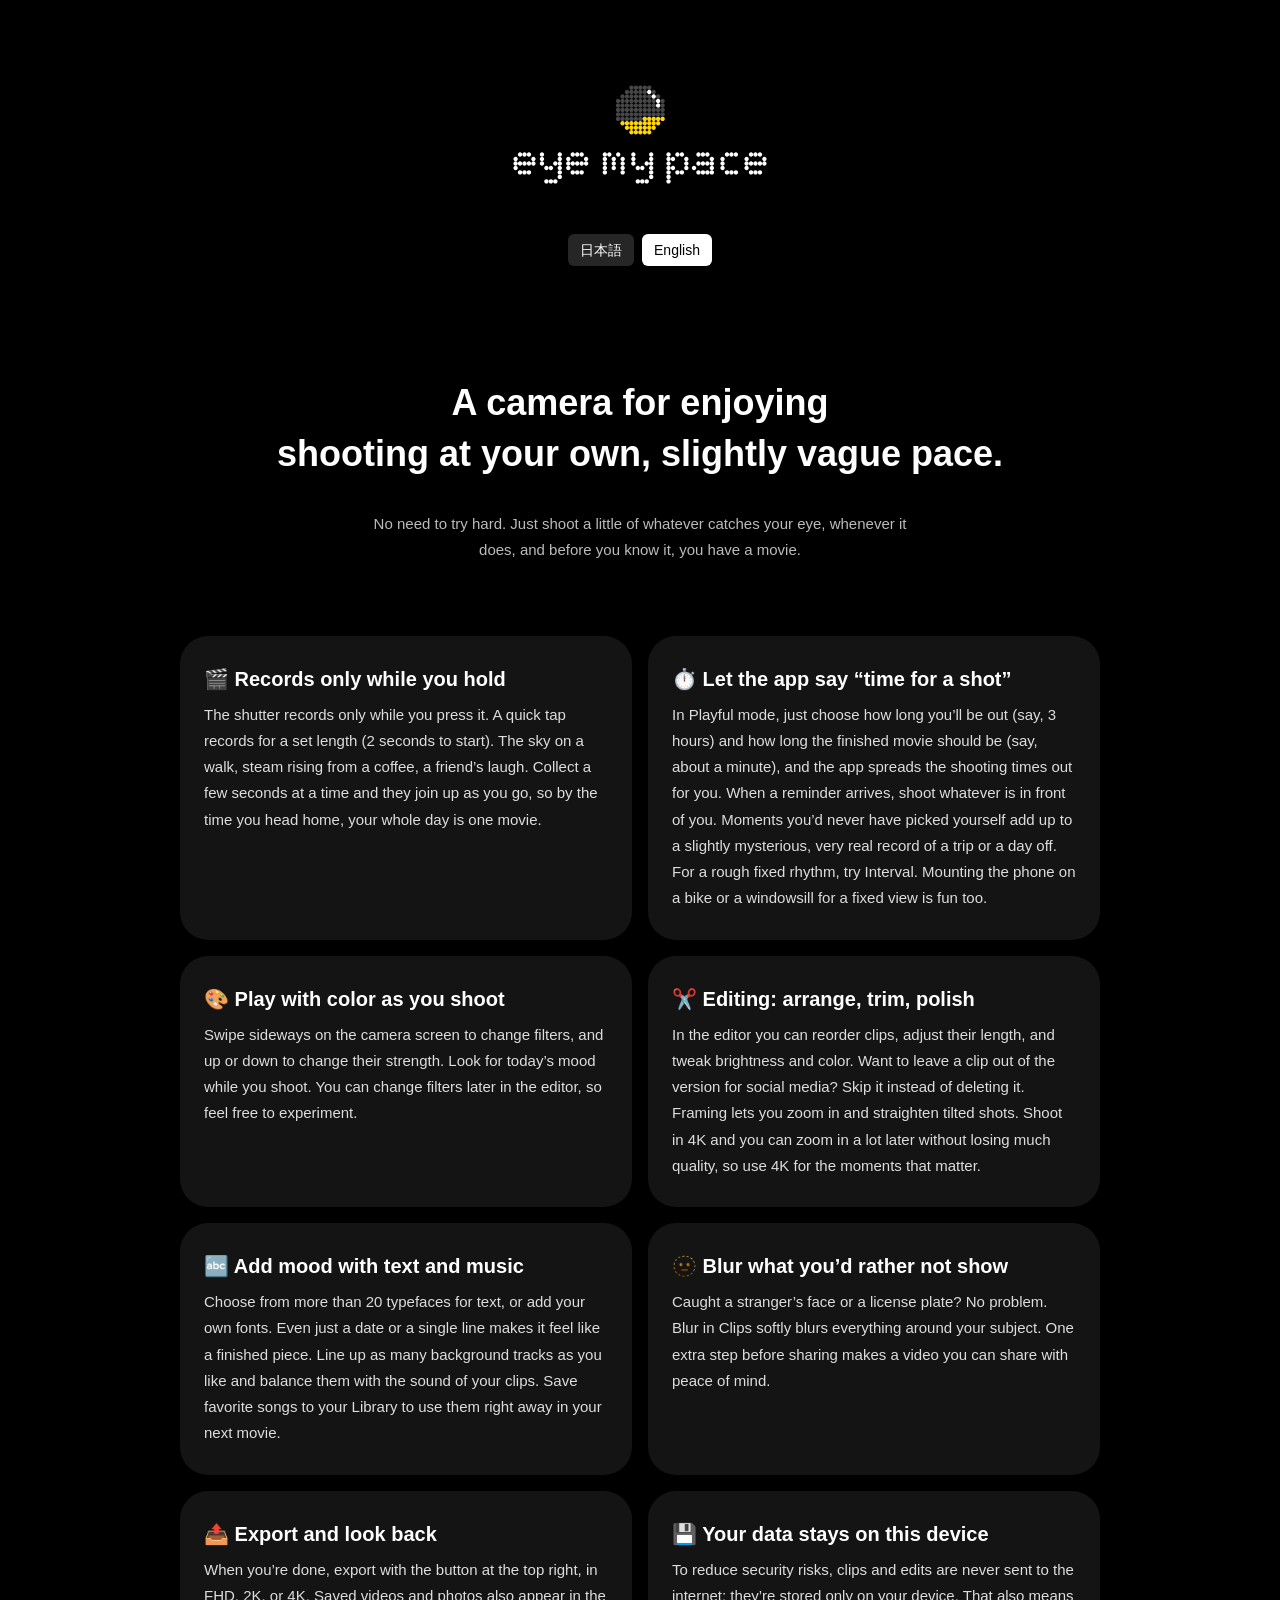
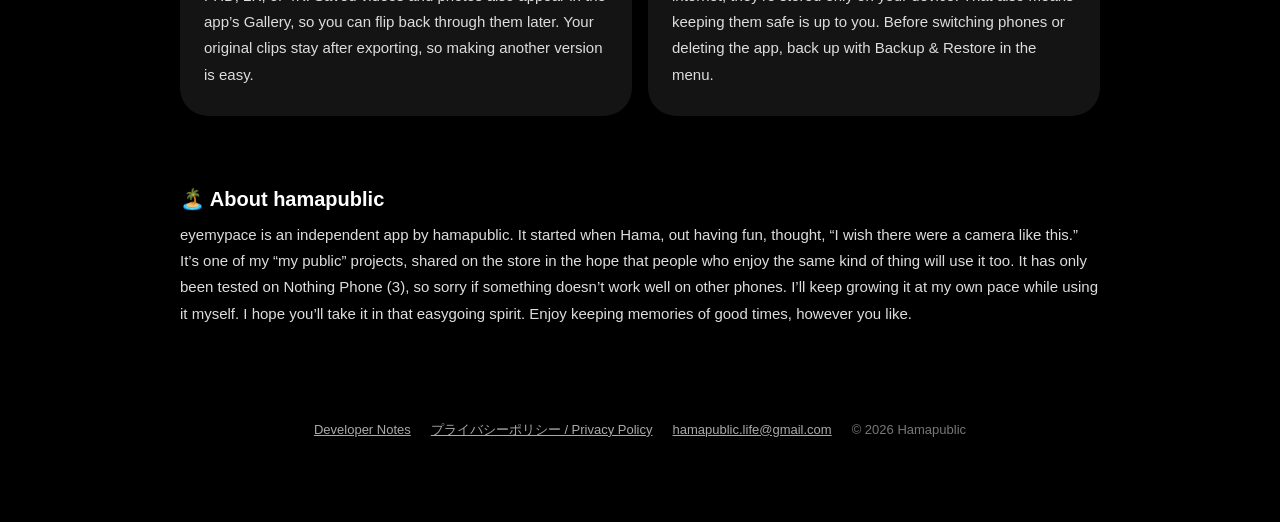
==== eyemypace/index.html @ 6e06db86 "eyemypace の紹介ページ（How to の内容。日本語と英語。PC では2段組）を置く Co-Authored-By: Claude Opus 5.5 <noreply@anthropic.c" ====
<!doctype html>
<html lang="ja">
<head>
<meta charset="utf-8">
<meta name="viewport" content="width=device-width, initial-scale=1">
<title>eyemypace</title>
<meta name="description" content="eyemypace（アイマイペース）は、曖昧なマイペースで撮ることを楽しむカメラ。押している間だけ撮って、撮ったそばから1本のムービーに。 / A camera for shooting at your own, slightly vague pace.">
<link rel="stylesheet" href="../style.css">
<link rel="stylesheet" href="lp.css">
</head>
<body>
<main class="lp">
<header class="hero">
  <img src="images/logo_stacked.svg" alt="eyemypace" class="logo">
  <nav class="lang" aria-label="Language">
    <a href="#ja" data-lang="ja">日本語</a><a href="#en" data-lang="en">English</a>
  </nav>
</header>

<!--
  スクリーンショットを足すときは、各 <article class="feature"> の中の <figure class="shot"> に画像を入れる。例：
  <figure class="shot"><img src="images/shoot.png" alt="撮影画面" loading="lazy"></figure>
  画像は images/ に置く。日本語と英語で同じ画像を使ってよい。
-->

<section id="ja" lang="ja" class="lang-section">
  <p class="tagline">曖昧なマイペースで、<br>撮ることを楽しむカメラ。</p>
  <p class="lead">がんばって構えなくても大丈夫。気になったものを、気になったときに、ちょっとずつ撮るだけで、いつの間にか1本のムービーができあがります。</p>

  <article class="feature">
    <div class="text">
      <h2>🎬 押している間だけ、撮れる</h2>
      <p>シャッターは押している間だけ録画します。ちょんとタップすれば、決めた秒数（はじめは2秒）だけ。散歩の途中の空、湯気の立つコーヒー、友だちの笑い声。数秒ずつ集めていくと、撮ったそばからつながって、帰る頃には一日がまるごと1本になっています。</p>
    </div>
    <figure class="shot"></figure>
  </article>

  <article class="feature">
    <div class="text">
      <h2>⏱️ アプリに「そろそろ撮って」と言ってもらう</h2>
      <p>Playful は、遊ぶ時間（たとえば3時間）と、仕上がりの長さ（たとえば約1分）を決めるだけで、撮るタイミングをアプリが割りふってくれるモードです。通知が来たら、そのとき目の前にあるものを撮るだけ。自分では選ばなかったような何気ない瞬間が集まって、旅行や休日の、ちょっと不思議でリアルな記録になります。だいたいの間隔で撮りたいときは Interval をどうぞ。自転車のハンドルや窓辺に置いて、定点で撮るのも楽しいです。</p>
    </div>
    <figure class="shot"></figure>
  </article>

  <article class="feature">
    <div class="text">
      <h2>🎨 撮りながらでも、色で遊ぶ</h2>
      <p>撮影画面で横にスワイプするとフィルタが切り替わり、上下で濃さが変わります。今日の気分の色を探しながら撮ってみてください。フィルタは、あとから編集画面でも変えられるので、気軽にどうぞ。</p>
    </div>
    <figure class="shot"></figure>
  </article>

  <article class="feature">
    <div class="text">
      <h2>✂️ 編集は、並べて・削って・整えるだけ</h2>
      <p>編集画面では、クリップの並べ替え、長さの調整、明るさや色の調整ができます。「SNS用にこのクリップは含めず書き出そう」というときは、消さずに Skip でそっと外しておけます。Framing を使えば、寄せたり、傾きを直したりも。4K で撮っておくと、あとから大きく寄っても画質が落ちにくいので、気になる場面はぜひ 4K で。</p>
    </div>
    <figure class="shot"></figure>
  </article>

  <article class="feature">
    <div class="text">
      <h2>🔤 文字と音楽で、ムードを足す</h2>
      <p>テキストは、20種類以上の書体から選べて、自分で用意したフォントも追加できます。日付だけ、ひとことだけでも、ぐっと作品っぽくなります。BGM は何曲でも並べられて、クリップの音とのバランスも調整できます。お気に入りの曲は Library に登録しておくと、次の動画でもすぐ使えます。</p>
    </div>
    <figure class="shot"></figure>
  </article>

  <article class="feature">
    <div class="text">
      <h2>🫥 写したくないものは、ぼかしておく</h2>
      <p>知らない人の顔や、車のナンバーが写り込んでしまっても大丈夫。Clips の Blur で、主役のまわりをふんわりぼかせます。シェアする前のひと手間で、安心して共有できる動画になります。</p>
    </div>
    <figure class="shot"></figure>
  </article>

  <article class="feature">
    <div class="text">
      <h2>📤 書き出して、ふり返る</h2>
      <p>できあがったら、右上のボタンで書き出し。大きさは FHD・2K・4K から選べます。保存した動画と写真はアプリの Gallery にも並ぶので、あとからパラパラとふり返るのもおすすめです。書き出したあとも素材のクリップは残っているので、別のバージョンを作るのも気軽にどうぞ。</p>
    </div>
    <figure class="shot"></figure>
  </article>

  <article class="feature">
    <div class="text">
      <h2>💾 データは、この端末の中だけ</h2>
      <p>セキュリティリスクを減らすため、クリップも編集データも、インターネットには送らず、端末の中だけに保存しています。そのぶん、データを守るのは自分の手で。機種変更の前や、アプリを消す前は、メニューの Backup &amp; Restore でバックアップしておいてくださいね。</p>
    </div>
    <figure class="shot"></figure>
  </article>

  <article class="feature about">
    <div class="text">
      <h2>🏝️ hamapublic のこと</h2>
      <p>eyemypace は、hamapublic の個人開発のアプリです。ハマが遊びに出かけたときに「こんなカメラがあったらいいのにな」と思ったものを形にしました。同じような楽しみ方が好きな人と一緒に使えたらうれしいな、という気持ちでストアに置いている「マイパブリック」な活動のひとつです。動作の確認は Nothing Phone (3) だけでしているので、ほかの機種でうまく動かないところがあったら、ごめんなさい。開発は、自分で使いながらマイペースに育てていきます。そんなゆるいスタンスも含めて、受け取ってもらえたらうれしいです。楽しいひとときの思い出を、どうぞ気ままに残してください。</p>
    </div>
  </article>
</section>

<section id="en" lang="en" class="lang-section">
  <p class="tagline">A camera for enjoying<br>shooting at your own, slightly vague pace.</p>
  <p class="lead">No need to try hard. Just shoot a little of whatever catches your eye, whenever it does, and before you know it, you have a movie.</p>

  <article class="feature">
    <div class="text">
      <h2>🎬 Records only while you hold</h2>
      <p>The shutter records only while you press it. A quick tap records for a set length (2 seconds to start). The sky on a walk, steam rising from a coffee, a friend’s laugh. Collect a few seconds at a time and they join up as you go, so by the time you head home, your whole day is one movie.</p>
    </div>
    <figure class="shot"></figure>
  </article>

  <article class="feature">
    <div class="text">
      <h2>⏱️ Let the app say “time for a shot”</h2>
      <p>In Playful mode, just choose how long you’ll be out (say, 3 hours) and how long the finished movie should be (say, about a minute), and the app spreads the shooting times out for you. When a reminder arrives, shoot whatever is in front of you. Moments you’d never have picked yourself add up to a slightly mysterious, very real record of a trip or a day off. For a rough fixed rhythm, try Interval. Mounting the phone on a bike or a windowsill for a fixed view is fun too.</p>
    </div>
    <figure class="shot"></figure>
  </article>

  <article class="feature">
    <div class="text">
      <h2>🎨 Play with color as you shoot</h2>
      <p>Swipe sideways on the camera screen to change filters, and up or down to change their strength. Look for today’s mood while you shoot. You can change filters later in the editor, so feel free to experiment.</p>
    </div>
    <figure class="shot"></figure>
  </article>

  <article class="feature">
    <div class="text">
      <h2>✂️ Editing: arrange, trim, polish</h2>
      <p>In the editor you can reorder clips, adjust their length, and tweak brightness and color. Want to leave a clip out of the version for social media? Skip it instead of deleting it. Framing lets you zoom in and straighten tilted shots. Shoot in 4K and you can zoom in a lot later without losing much quality, so use 4K for the moments that matter.</p>
    </div>
    <figure class="shot"></figure>
  </article>

  <article class="feature">
    <div class="text">
      <h2>🔤 Add mood with text and music</h2>
      <p>Choose from more than 20 typefaces for text, or add your own fonts. Even just a date or a single line makes it feel like a finished piece. Line up as many background tracks as you like and balance them with the sound of your clips. Save favorite songs to your Library to use them right away in your next movie.</p>
    </div>
    <figure class="shot"></figure>
  </article>

  <article class="feature">
    <div class="text">
      <h2>🫥 Blur what you’d rather not show</h2>
      <p>Caught a stranger’s face or a license plate? No problem. Blur in Clips softly blurs everything around your subject. One extra step before sharing makes a video you can share with peace of mind.</p>
    </div>
    <figure class="shot"></figure>
  </article>

  <article class="feature">
    <div class="text">
      <h2>📤 Export and look back</h2>
      <p>When you’re done, export with the button at the top right, in FHD, 2K, or 4K. Saved videos and photos also appear in the app’s Gallery, so you can flip back through them later. Your original clips stay after exporting, so making another version is easy.</p>
    </div>
    <figure class="shot"></figure>
  </article>

  <article class="feature">
    <div class="text">
      <h2>💾 Your data stays on this device</h2>
      <p>To reduce security risks, clips and edits are never sent to the internet; they’re stored only on your device. That also means keeping them safe is up to you. Before switching phones or deleting the app, back up with Backup &amp; Restore in the menu.</p>
    </div>
    <figure class="shot"></figure>
  </article>

  <article class="feature about">
    <div class="text">
      <h2>🏝️ About hamapublic</h2>
      <p>eyemypace is an independent app by hamapublic. It started when Hama, out having fun, thought, “I wish there were a camera like this.” It’s one of my “my public” projects, shared on the store in the hope that people who enjoy the same kind of thing will use it too. It has only been tested on Nothing Phone (3), so sorry if something doesn’t work well on other phones. I’ll keep growing it at my own pace while using it myself. I hope you’ll take it in that easygoing spirit. Enjoy keeping memories of good times, however you like.</p>
    </div>
  </article>
</section>

<footer class="lp-footer">
  <a href="notes/">Developer Notes</a>
  <a href="privacy-policy/">プライバシーポリシー / Privacy Policy</a>
  <a href="mailto:hamapublic.life@gmail.com">hamapublic.life@gmail.com</a>
  <span>© 2026 Hamapublic</span>
</footer>
</main>
<script>
  // 言語の切り替え：はじめはブラウザの言語（日本語以外は英語）。#ja・#en で開いたらそちら
  (function () {
    var sections = document.querySelectorAll('.lang-section');
    var links = document.querySelectorAll('.lang a');
    function show(lang) {
      sections.forEach(function (s) { s.hidden = s.id !== lang; });
      links.forEach(function (a) { a.classList.toggle('on', a.dataset.lang === lang); });
      document.documentElement.lang = lang;
    }
    links.forEach(function (a) {
      a.addEventListener('click', function (e) { e.preventDefault(); show(a.dataset.lang); history.replaceState(null, '', '#' + a.dataset.lang); });
    });
    var hash = location.hash.replace('#', '');
    show(hash === 'ja' || hash === 'en' ? hash : ((navigator.language || 'ja').indexOf('ja') === 0 ? 'ja' : 'en'));
  })();
</script>
</body>
</html>
---- style.css ----
:root { color-scheme: dark; }
* { box-sizing: border-box; }
body {
  margin: 0;
  background: #000;
  color: #fff;
  font-family: -apple-system, BlinkMacSystemFont, "Segoe UI", Roboto, "Hiragino Sans", "Noto Sans JP", sans-serif;
  line-height: 1.75;
  -webkit-text-size-adjust: 100%;
}
main { max-width: 720px; margin: 0 auto; padding: 48px 20px 80px; }
header p { margin: 0; color: #999; font-size: 14px; letter-spacing: .04em; }
h1 { font-size: 28px; line-height: 1.3; margin: 8px 0 4px; }
h2 { font-size: 19px; margin: 40px 0 8px; }
h3 { font-size: 16px; margin: 24px 0 4px; }
p, li { font-size: 15px; color: #ddd; }
ul { padding-left: 1.2em; }
.meta { color: #888; font-size: 13px; }
.lang { display: flex; gap: 8px; margin: 20px 0 8px; }
.lang a { color: #fff; background: #262626; border-radius: 6px; padding: 4px 12px; font-size: 14px; text-decoration: none; }
section + section { margin-top: 64px; padding-top: 8px; }
.card { background: #1a1a1a; border-radius: 16px; padding: 4px 20px 12px; margin-top: 16px; }
a { color: #FFD60A; }
footer { margin-top: 64px; color: #777; font-size: 13px; }
---- eyemypace/lp.css ----
/* eyemypace の紹介ページ（共通の style.css に重ねる） */
.lp { max-width: 960px; }
.hero { text-align: center; padding-top: 24px; }
.hero .logo { width: min(280px, 70vw); height: auto; }
.hero .lang { justify-content: center; margin-top: 28px; }
.lang a.on { background: #fff; color: #000; }
.tagline { font-size: clamp(24px, 5vw, 36px); font-weight: 700; line-height: 1.4; text-align: center; color: #fff; margin: 40px 0 16px; }
.lead { text-align: center; max-width: 560px; margin: 0 auto 56px; color: #bbb; }
.feature { display: grid; grid-template-columns: 1fr; gap: 20px; align-items: center; background: #141414; border-radius: 28px; padding: 28px 24px; margin: 16px 0; }
.feature h2 { margin: 0 0 8px; font-size: 20px; line-height: 1.5; }
.feature p { margin: 0; }
/* スクリーンショット：入れたときだけ場所をとる */
.shot { margin: 0; }
.shot:empty { display: none; }
.shot img { display: block; width: 100%; max-width: 320px; height: auto; margin: 0 auto; border-radius: 20px; }
/* PC など広い画面：機能紹介を2段組にして、縦に長くなりすぎないようにする（画像はカードの中で文章の下） */
@media (min-width: 760px) {
  .lang-section { display: grid; grid-template-columns: 1fr 1fr; gap: 16px; align-items: stretch; }
  .lang-section[hidden] { display: none; }
  .lang-section > .tagline, .lang-section > .lead, .lang-section > .about { grid-column: 1 / -1; }
  .lang-section > .feature { margin: 0; align-content: start; }
  .lang-section > .about { margin-top: 24px; }
}
.about { background: transparent; padding-left: 0; padding-right: 0; }
.lp-footer { display: flex; flex-wrap: wrap; gap: 8px 20px; justify-content: center; margin-top: 64px; }
.lp-footer a { color: #aaa; }
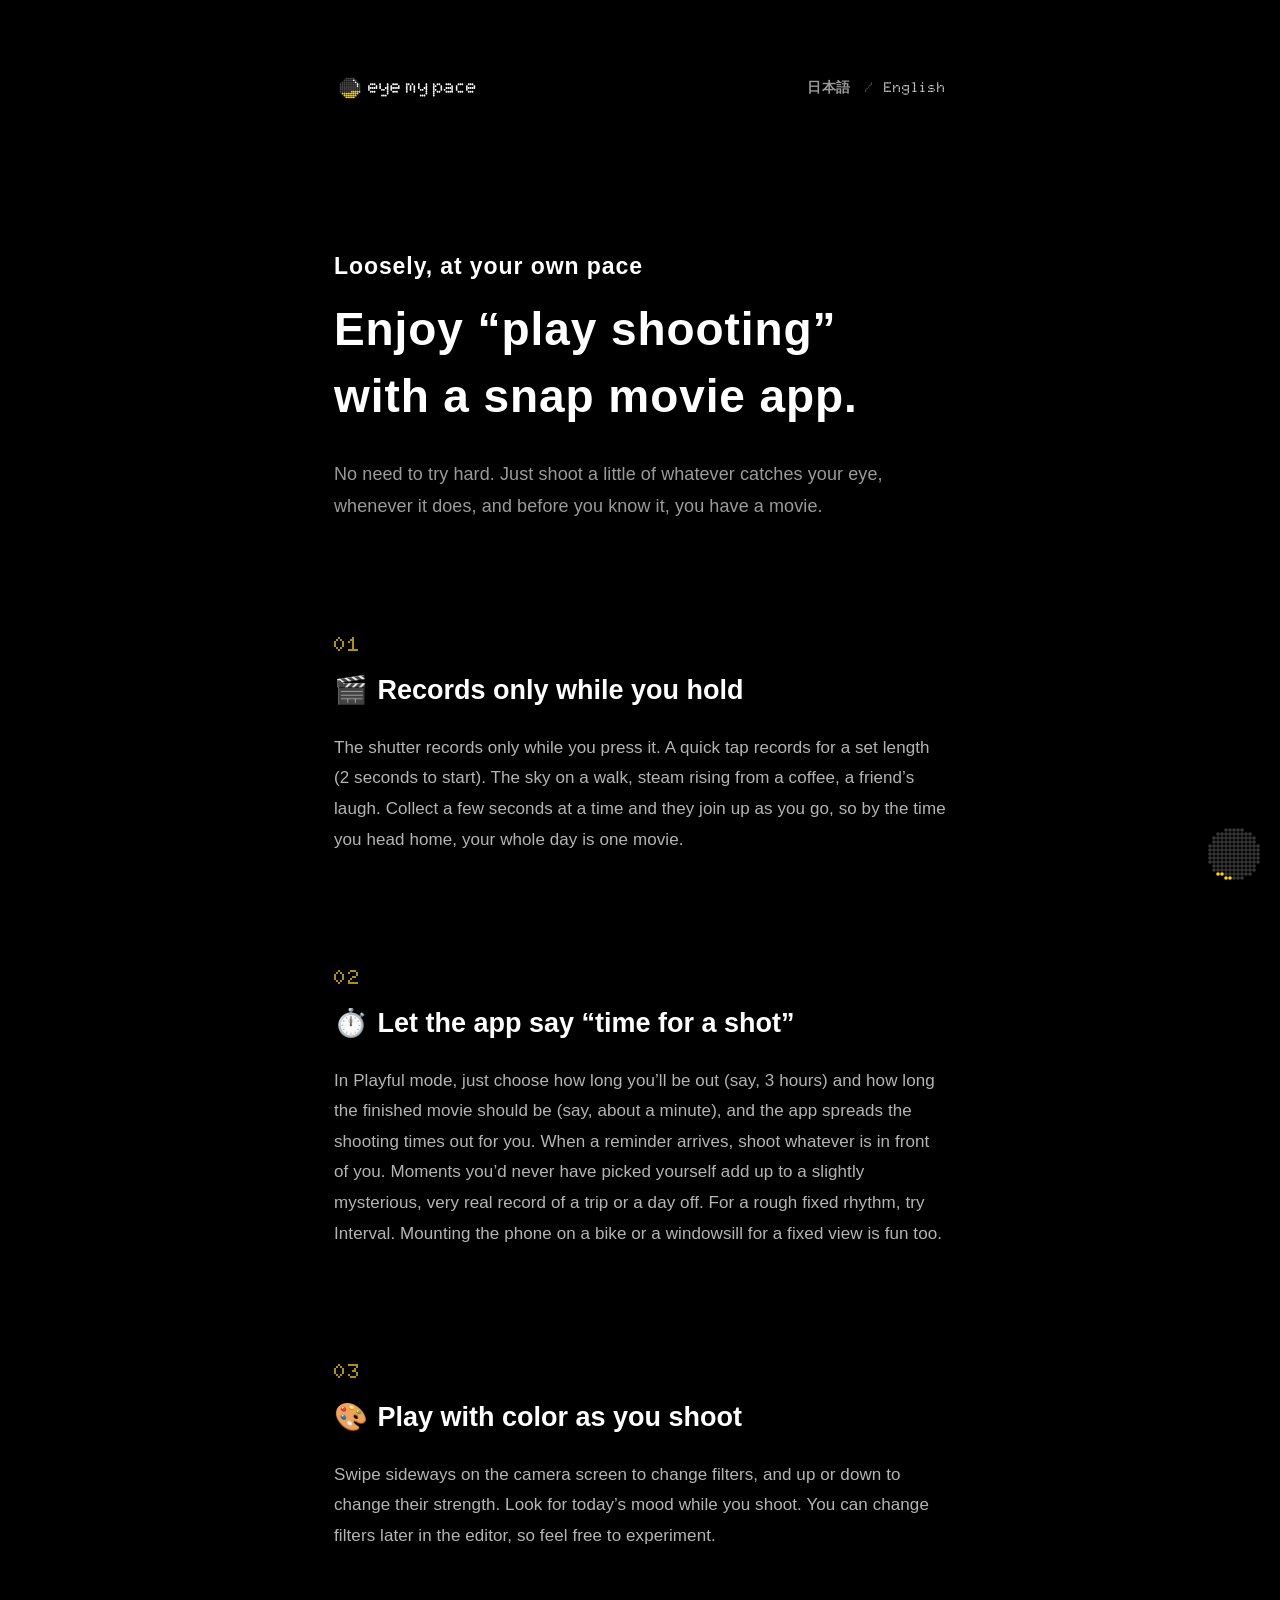
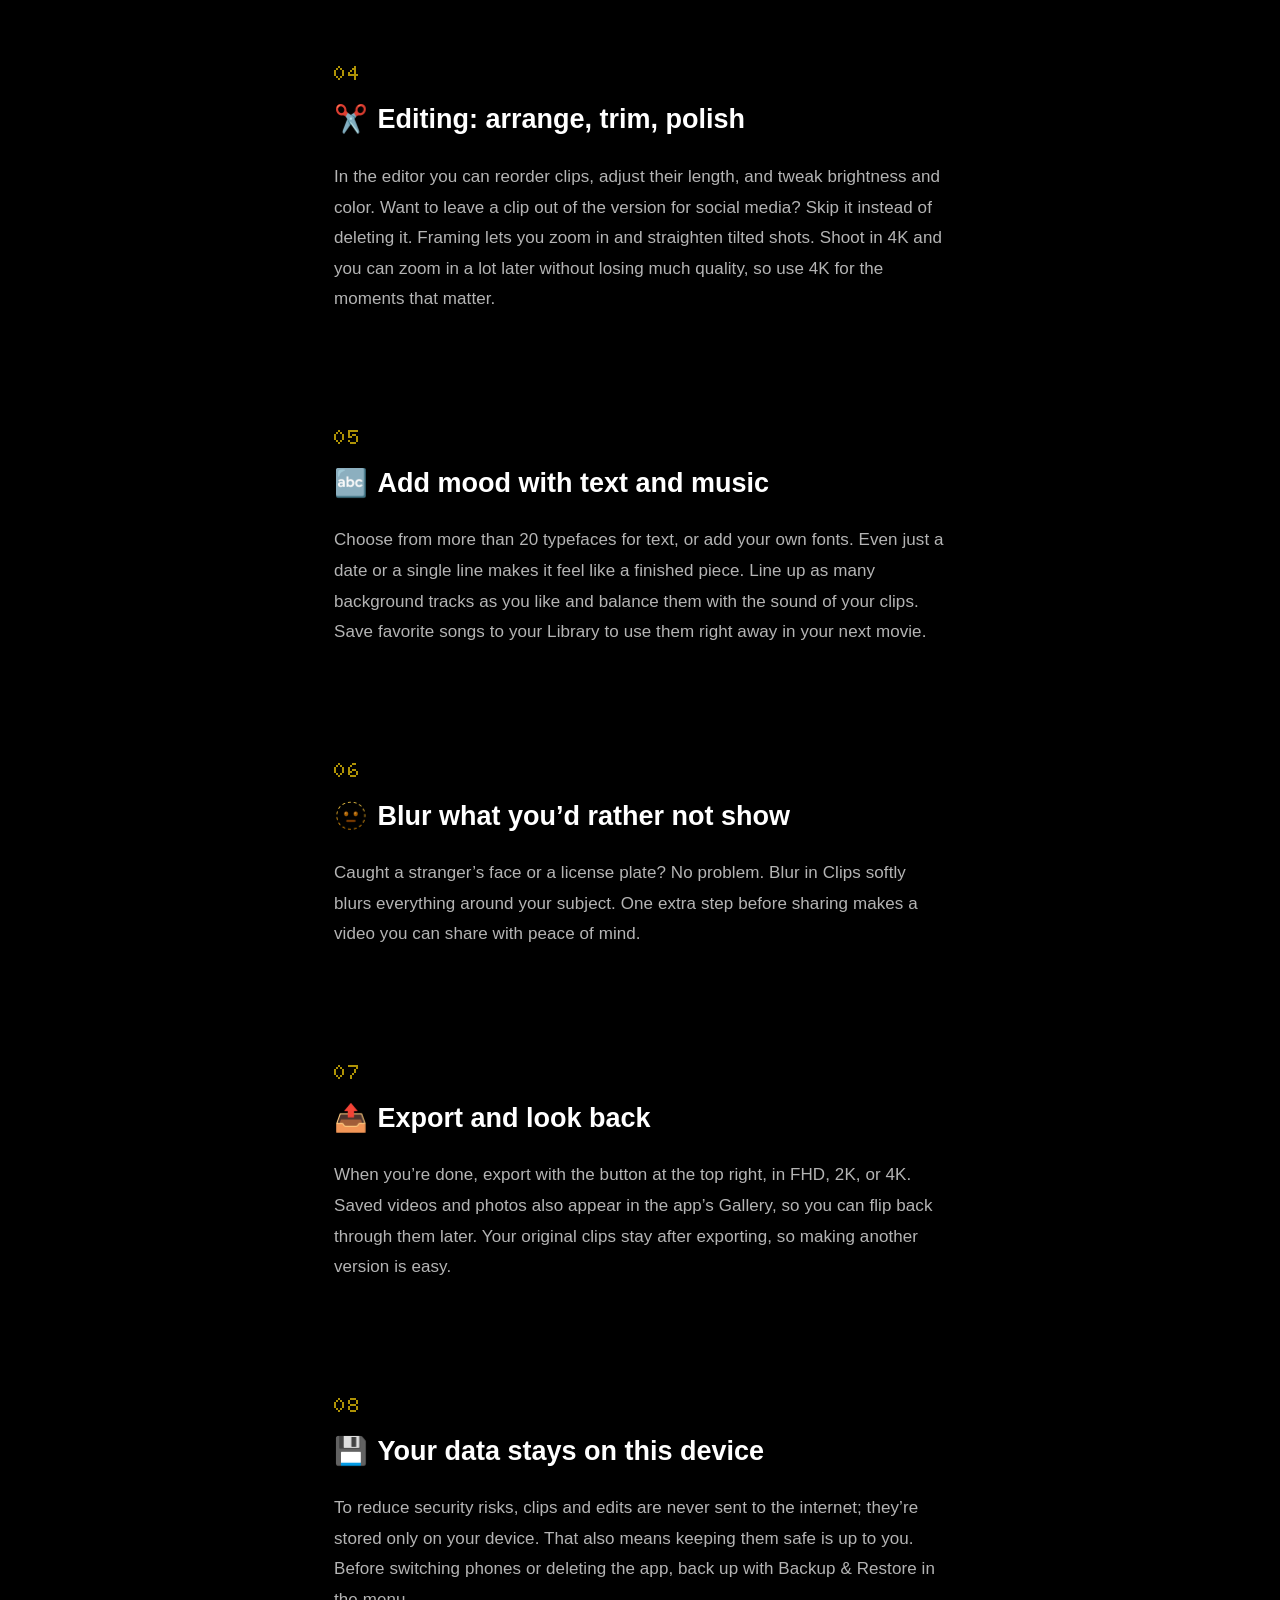
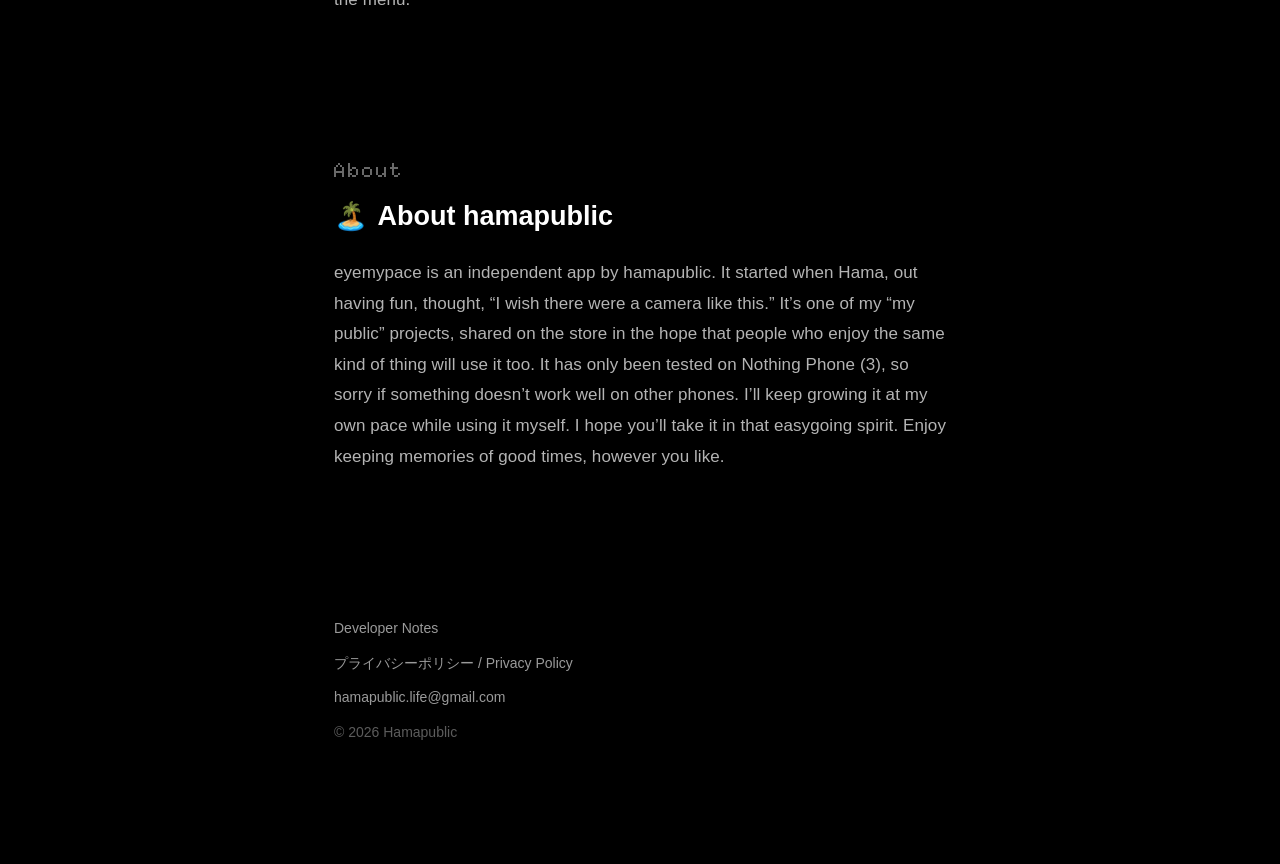
==== commit 3b25926b: "eyemypace の紹介ページを1カラムの読みもの風に組み直す（横組みのロゴ、キャッチコピー、Doto の番号、右下の満ちていく丸） Co-Authored-By: Claude Opus 5.5 " ====
--- a/eyemypace/index.html
+++ b/eyemypace/index.html
@@ -4,14 +4,14 @@
 <meta charset="utf-8">
 <meta name="viewport" content="width=device-width, initial-scale=1">
 <title>eyemypace</title>
-<meta name="description" content="eyemypace（アイマイペース）は、曖昧なマイペースで撮ることを楽しむカメラ。押している間だけ撮って、撮ったそばから1本のムービーに。 / A camera for shooting at your own, slightly vague pace.">
+<meta name="description" content="eyemypace（アイマイペース）は、アイマイに、マイペースに“遊び撮り”を楽しむスナップムービーアプリ。 / Loosely, at your own pace — enjoy “play shooting” with a snap movie app.">
 <link rel="stylesheet" href="../style.css">
 <link rel="stylesheet" href="lp.css">
 </head>
 <body>
 <main class="lp">
 <header class="hero">
-  <img src="images/logo_stacked.svg" alt="eyemypace" class="logo">
+  <img src="images/logo_horizontal.svg" alt="eyemypace" class="logo">
   <nav class="lang" aria-label="Language">
     <a href="#ja" data-lang="ja">日本語</a><a href="#en" data-lang="en">English</a>
   </nav>
@@ -24,88 +24,125 @@
 -->
 
 <section id="ja" lang="ja" class="lang-section">
-  <p class="tagline">曖昧なマイペースで、<br>撮ることを楽しむカメラ。</p>
-  <p class="lead">がんばって構えなくても大丈夫。気になったものを、気になったときに、ちょっとずつ撮るだけで、いつの間にか1本のムービーができあがります。</p>
-
-  <article class="feature">
-    <div class="text">
-      <h2>🎬 押している間だけ、撮れる</h2>
-      <p>シャッターは押している間だけ録画します。ちょんとタップすれば、決めた秒数（はじめは2秒）だけ。散歩の途中の空、湯気の立つコーヒー、友だちの笑い声。数秒ずつ集めていくと、撮ったそばからつながって、帰る頃には一日がまるごと1本になっています。</p>
-    </div>
-    <figure class="shot"></figure>
-  </article>
-
-  <article class="feature">
-    <div class="text">
-      <h2>⏱️ アプリに「そろそろ撮って」と言ってもらう</h2>
-      <p>Playful は、遊ぶ時間（たとえば3時間）と、仕上がりの長さ（たとえば約1分）を決めるだけで、撮るタイミングをアプリが割りふってくれるモードです。通知が来たら、そのとき目の前にあるものを撮るだけ。自分では選ばなかったような何気ない瞬間が集まって、旅行や休日の、ちょっと不思議でリアルな記録になります。だいたいの間隔で撮りたいときは Interval をどうぞ。自転車のハンドルや窓辺に置いて、定点で撮るのも楽しいです。</p>
-    </div>
-    <figure class="shot"></figure>
-  </article>
-
-  <article class="feature">
-    <div class="text">
-      <h2>🎨 撮りながらでも、色で遊ぶ</h2>
-      <p>撮影画面で横にスワイプするとフィルタが切り替わり、上下で濃さが変わります。今日の気分の色を探しながら撮ってみてください。フィルタは、あとから編集画面でも変えられるので、気軽にどうぞ。</p>
-    </div>
-    <figure class="shot"></figure>
-  </article>
-
-  <article class="feature">
-    <div class="text">
-      <h2>✂️ 編集は、並べて・削って・整えるだけ</h2>
-      <p>編集画面では、クリップの並べ替え、長さの調整、明るさや色の調整ができます。「SNS用にこのクリップは含めず書き出そう」というときは、消さずに Skip でそっと外しておけます。Framing を使えば、寄せたり、傾きを直したりも。4K で撮っておくと、あとから大きく寄っても画質が落ちにくいので、気になる場面はぜひ 4K で。</p>
-    </div>
-    <figure class="shot"></figure>
-  </article>
-
-  <article class="feature">
-    <div class="text">
-      <h2>🔤 文字と音楽で、ムードを足す</h2>
-      <p>テキストは、20種類以上の書体から選べて、自分で用意したフォントも追加できます。日付だけ、ひとことだけでも、ぐっと作品っぽくなります。BGM は何曲でも並べられて、クリップの音とのバランスも調整できます。お気に入りの曲は Library に登録しておくと、次の動画でもすぐ使えます。</p>
-    </div>
-    <figure class="shot"></figure>
-  </article>
-
-  <article class="feature">
-    <div class="text">
-      <h2>🫥 写したくないものは、ぼかしておく</h2>
-      <p>知らない人の顔や、車のナンバーが写り込んでしまっても大丈夫。Clips の Blur で、主役のまわりをふんわりぼかせます。シェアする前のひと手間で、安心して共有できる動画になります。</p>
-    </div>
-    <figure class="shot"></figure>
-  </article>
-
-  <article class="feature">
-    <div class="text">
-      <h2>📤 書き出して、ふり返る</h2>
-      <p>できあがったら、右上のボタンで書き出し。大きさは FHD・2K・4K から選べます。保存した動画と写真はアプリの Gallery にも並ぶので、あとからパラパラとふり返るのもおすすめです。書き出したあとも素材のクリップは残っているので、別のバージョンを作るのも気軽にどうぞ。</p>
-    </div>
-    <figure class="shot"></figure>
-  </article>
-
-  <article class="feature">
-    <div class="text">
-      <h2>💾 データは、この端末の中だけ</h2>
-      <p>セキュリティリスクを減らすため、クリップも編集データも、インターネットには送らず、端末の中だけに保存しています。そのぶん、データを守るのは自分の手で。機種変更の前や、アプリを消す前は、メニューの Backup &amp; Restore でバックアップしておいてくださいね。</p>
+  <p class="tagline"><span class="pre">アイマイに、マイペースに</span>“遊び撮り”を楽しむ<br>スナップムービーアプリ</p>
+  <p class="lead">がんばって構えなくても大丈夫。<br>気になったものを、気になったときに、ちょっとずつ撮るだけで、いつの間にか1本のムービーができあがります。</p>
+
+  <article class="feature">
+    <div class="text">
+      <p class="num">01</p>
+      <h2><span class="emoji" aria-hidden="true">🎬</span>押している間だけ、撮れる</h2>
+      <p>シャッターは押している間だけ録画します。<br>
+        ちょんとタップすれば、決めた秒数（はじめは2秒）だけ。<br>
+        散歩の途中の空、湯気の立つコーヒー、友だちの笑い声。<br>
+        数秒ずつ集めていくと、撮ったそばからつながって、帰る頃には一日がまるごと1本になっています。</p>
+    </div>
+    <figure class="shot"></figure>
+  </article>
+
+  <article class="feature">
+    <div class="text">
+      <p class="num">02</p>
+      <h2><span class="emoji" aria-hidden="true">⏱️</span>アプリに「そろそろ撮って」と言ってもらう</h2>
+      <p>Playful は、遊ぶ時間（たとえば3時間）と、仕上がりの長さ（たとえば約1分）を決めるだけで、撮るタイミングをアプリが割りふってくれるモードです。<br>
+        通知が来たら、そのとき目の前にあるものを撮るだけ。<br>
+        自分では選ばなかったような何気ない瞬間が集まって、旅行や休日の、ちょっと不思議でリアルな記録になります。<br>
+        だいたいの間隔で撮りたいときは Interval をどうぞ。<br>
+        自転車のハンドルや窓辺に置いて、定点で撮るのも楽しいです。</p>
+    </div>
+    <figure class="shot"></figure>
+  </article>
+
+  <article class="feature">
+    <div class="text">
+      <p class="num">03</p>
+      <h2><span class="emoji" aria-hidden="true">🎨</span>撮りながらでも、色で遊ぶ</h2>
+      <p>撮影画面で横にスワイプするとフィルタが切り替わり、上下で濃さが変わります。<br>
+        今日の気分の色を探しながら撮ってみてください。<br>
+        フィルタは、あとから編集画面でも変えられるので、気軽にどうぞ。</p>
+    </div>
+    <figure class="shot"></figure>
+  </article>
+
+  <article class="feature">
+    <div class="text">
+      <p class="num">04</p>
+      <h2><span class="emoji" aria-hidden="true">✂️</span>編集は、並べて・削って・整えるだけ</h2>
+      <p>編集画面では、クリップの並べ替え、長さの調整、明るさや色の調整ができます。<br>
+        「SNS用にこのクリップは含めず書き出そう」というときは、消さずに Skip でそっと外しておけます。<br>
+        Framing を使えば、寄せたり、傾きを直したりも。<br>
+        4K で撮っておくと、あとから大きく寄っても画質が落ちにくいので、気になる場面はぜひ 4K で。</p>
+    </div>
+    <figure class="shot"></figure>
+  </article>
+
+  <article class="feature">
+    <div class="text">
+      <p class="num">05</p>
+      <h2><span class="emoji" aria-hidden="true">🔤</span>文字と音楽で、ムードを足す</h2>
+      <p>テキストは、20種類以上の書体から選べて、自分で用意したフォントも追加できます。<br>
+        日付だけ、ひとことだけでも、ぐっと作品っぽくなります。<br>
+        BGM は何曲でも並べられて、クリップの音とのバランスも調整できます。<br>
+        お気に入りの曲は Library に登録しておくと、次の動画でもすぐ使えます。</p>
+    </div>
+    <figure class="shot"></figure>
+  </article>
+
+  <article class="feature">
+    <div class="text">
+      <p class="num">06</p>
+      <h2><span class="emoji" aria-hidden="true">🫥</span>写したくないものは、ぼかしておく</h2>
+      <p>知らない人の顔や、車のナンバーが写り込んでしまっても大丈夫。<br>
+        Clips の Blur で、主役のまわりをふんわりぼかせます。<br>
+        シェアする前のひと手間で、安心して共有できる動画になります。</p>
+    </div>
+    <figure class="shot"></figure>
+  </article>
+
+  <article class="feature">
+    <div class="text">
+      <p class="num">07</p>
+      <h2><span class="emoji" aria-hidden="true">📤</span>書き出して、ふり返る</h2>
+      <p>できあがったら、右上のボタンで書き出し。<br>
+        大きさは FHD・2K・4K から選べます。<br>
+        保存した動画と写真はアプリの Gallery にも並ぶので、あとからパラパラとふり返るのもおすすめです。<br>
+        書き出したあとも素材のクリップは残っているので、別のバージョンを作るのも気軽にどうぞ。</p>
+    </div>
+    <figure class="shot"></figure>
+  </article>
+
+  <article class="feature">
+    <div class="text">
+      <p class="num">08</p>
+      <h2><span class="emoji" aria-hidden="true">💾</span>データは、この端末の中だけ</h2>
+      <p>セキュリティリスクを減らすため、クリップも編集データも、インターネットには送らず、端末の中だけに保存しています。<br>
+        そのぶん、データを守るのは自分の手で。機種変更の前や、アプリを消す前は、メニューの Backup &amp; Restore でバックアップしておいてくださいね。</p>
     </div>
     <figure class="shot"></figure>
   </article>
 
   <article class="feature about">
     <div class="text">
-      <h2>🏝️ hamapublic のこと</h2>
-      <p>eyemypace は、hamapublic の個人開発のアプリです。ハマが遊びに出かけたときに「こんなカメラがあったらいいのにな」と思ったものを形にしました。同じような楽しみ方が好きな人と一緒に使えたらうれしいな、という気持ちでストアに置いている「マイパブリック」な活動のひとつです。動作の確認は Nothing Phone (3) だけでしているので、ほかの機種でうまく動かないところがあったら、ごめんなさい。開発は、自分で使いながらマイペースに育てていきます。そんなゆるいスタンスも含めて、受け取ってもらえたらうれしいです。楽しいひとときの思い出を、どうぞ気ままに残してください。</p>
+      <p class="num">About</p>
+      <h2><span class="emoji" aria-hidden="true">🏝️</span>hamapublic のこと</h2>
+      <p>eyemypace は、hamapublic の個人開発のアプリです。<br>
+        ハマが遊びに出かけたときに「こんなカメラがあったらいいのにな」と思ったものを形にしました。<br>
+        同じような楽しみ方が好きな人と一緒に使えたらうれしいな、という気持ちでストアに置いている「マイパブリック」な活動のひとつです。<br>
+        動作の確認は Nothing Phone (3) だけでしているので、ほかの機種でうまく動かないところがあったら、ごめんなさい。<br>
+        開発は、自分で使いながらマイペースに育てていきます。<br>
+        そんなゆるいスタンスも含めて、受け取ってもらえたらうれしいです。<br>
+        楽しいひとときの思い出を、どうぞ気ままに残してください。</p>
     </div>
   </article>
 </section>
 
 <section id="en" lang="en" class="lang-section">
-  <p class="tagline">A camera for enjoying<br>shooting at your own, slightly vague pace.</p>
+  <p class="tagline"><span class="pre">Loosely, at your own pace</span>Enjoy “play shooting”<br>with a snap movie app.</p>
   <p class="lead">No need to try hard. Just shoot a little of whatever catches your eye, whenever it does, and before you know it, you have a movie.</p>
 
   <article class="feature">
     <div class="text">
-      <h2>🎬 Records only while you hold</h2>
+      <p class="num">01</p>
+      <h2><span class="emoji" aria-hidden="true">🎬</span>Records only while you hold</h2>
       <p>The shutter records only while you press it. A quick tap records for a set length (2 seconds to start). The sky on a walk, steam rising from a coffee, a friend’s laugh. Collect a few seconds at a time and they join up as you go, so by the time you head home, your whole day is one movie.</p>
     </div>
     <figure class="shot"></figure>
@@ -113,7 +150,8 @@
 
   <article class="feature">
     <div class="text">
-      <h2>⏱️ Let the app say “time for a shot”</h2>
+      <p class="num">02</p>
+      <h2><span class="emoji" aria-hidden="true">⏱️</span>Let the app say “time for a shot”</h2>
       <p>In Playful mode, just choose how long you’ll be out (say, 3 hours) and how long the finished movie should be (say, about a minute), and the app spreads the shooting times out for you. When a reminder arrives, shoot whatever is in front of you. Moments you’d never have picked yourself add up to a slightly mysterious, very real record of a trip or a day off. For a rough fixed rhythm, try Interval. Mounting the phone on a bike or a windowsill for a fixed view is fun too.</p>
     </div>
     <figure class="shot"></figure>
@@ -121,7 +159,8 @@
 
   <article class="feature">
     <div class="text">
-      <h2>🎨 Play with color as you shoot</h2>
+      <p class="num">03</p>
+      <h2><span class="emoji" aria-hidden="true">🎨</span>Play with color as you shoot</h2>
       <p>Swipe sideways on the camera screen to change filters, and up or down to change their strength. Look for today’s mood while you shoot. You can change filters later in the editor, so feel free to experiment.</p>
     </div>
     <figure class="shot"></figure>
@@ -129,7 +168,8 @@
 
   <article class="feature">
     <div class="text">
-      <h2>✂️ Editing: arrange, trim, polish</h2>
+      <p class="num">04</p>
+      <h2><span class="emoji" aria-hidden="true">✂️</span>Editing: arrange, trim, polish</h2>
       <p>In the editor you can reorder clips, adjust their length, and tweak brightness and color. Want to leave a clip out of the version for social media? Skip it instead of deleting it. Framing lets you zoom in and straighten tilted shots. Shoot in 4K and you can zoom in a lot later without losing much quality, so use 4K for the moments that matter.</p>
     </div>
     <figure class="shot"></figure>
@@ -137,7 +177,8 @@
 
   <article class="feature">
     <div class="text">
-      <h2>🔤 Add mood with text and music</h2>
+      <p class="num">05</p>
+      <h2><span class="emoji" aria-hidden="true">🔤</span>Add mood with text and music</h2>
       <p>Choose from more than 20 typefaces for text, or add your own fonts. Even just a date or a single line makes it feel like a finished piece. Line up as many background tracks as you like and balance them with the sound of your clips. Save favorite songs to your Library to use them right away in your next movie.</p>
     </div>
     <figure class="shot"></figure>
@@ -145,7 +186,8 @@
 
   <article class="feature">
     <div class="text">
-      <h2>🫥 Blur what you’d rather not show</h2>
+      <p class="num">06</p>
+      <h2><span class="emoji" aria-hidden="true">🫥</span>Blur what you’d rather not show</h2>
       <p>Caught a stranger’s face or a license plate? No problem. Blur in Clips softly blurs everything around your subject. One extra step before sharing makes a video you can share with peace of mind.</p>
     </div>
     <figure class="shot"></figure>
@@ -153,7 +195,8 @@
 
   <article class="feature">
     <div class="text">
-      <h2>📤 Export and look back</h2>
+      <p class="num">07</p>
+      <h2><span class="emoji" aria-hidden="true">📤</span>Export and look back</h2>
       <p>When you’re done, export with the button at the top right, in FHD, 2K, or 4K. Saved videos and photos also appear in the app’s Gallery, so you can flip back through them later. Your original clips stay after exporting, so making another version is easy.</p>
     </div>
     <figure class="shot"></figure>
@@ -161,7 +204,8 @@
 
   <article class="feature">
     <div class="text">
-      <h2>💾 Your data stays on this device</h2>
+      <p class="num">08</p>
+      <h2><span class="emoji" aria-hidden="true">💾</span>Your data stays on this device</h2>
       <p>To reduce security risks, clips and edits are never sent to the internet; they’re stored only on your device. That also means keeping them safe is up to you. Before switching phones or deleting the app, back up with Backup &amp; Restore in the menu.</p>
     </div>
     <figure class="shot"></figure>
@@ -169,7 +213,8 @@
 
   <article class="feature about">
     <div class="text">
-      <h2>🏝️ About hamapublic</h2>
+      <p class="num">About</p>
+      <h2><span class="emoji" aria-hidden="true">🏝️</span>About hamapublic</h2>
       <p>eyemypace is an independent app by hamapublic. It started when Hama, out having fun, thought, “I wish there were a camera like this.” It’s one of my “my public” projects, shared on the store in the hope that people who enjoy the same kind of thing will use it too. It has only been tested on Nothing Phone (3), so sorry if something doesn’t work well on other phones. I’ll keep growing it at my own pace while using it myself. I hope you’ll take it in that easygoing spirit. Enjoy keeping memories of good times, however you like.</p>
     </div>
   </article>
@@ -182,6 +227,53 @@
   <span>© 2026 Hamapublic</span>
 </footer>
 </main>
+<!-- 右下の満ちていく丸（アプリのインターバル撮影の PaceFill と同じ形）。読み進めたぶんだけ満ちる。押すといちばん上へ -->
+<a href="#" class="pace" aria-label="Back to top"><canvas id="pace" width="52" height="52"></canvas></a>
+<script>
+  (function () {
+    var canvas = document.getElementById('pace');
+    var ctx = canvas.getContext('2d');
+    var css = 52, dpr = window.devicePixelRatio || 1;
+    canvas.width = css * dpr; canvas.height = css * dpr;
+    ctx.scale(dpr, dpr);
+    var GRID = 13, DOT = 0.45, WAVE = 0.03;
+    var reduce = window.matchMedia('(prefers-reduced-motion: reduce)').matches;
+    var level = 0, target = 0, slosh = 1, t = 0, last = 0, lastScroll = window.scrollY;
+    function progress() {
+      var max = document.documentElement.scrollHeight - window.innerHeight;
+      return max > 0 ? Math.min(1, Math.max(0, window.scrollY / max)) : 1;
+    }
+    window.addEventListener('scroll', function () {
+      // スクロールした分だけ、水面が揺れる
+      slosh = Math.min(1.6, slosh + Math.abs(window.scrollY - lastScroll) / 400);
+      lastScroll = window.scrollY;
+      target = progress();
+    }, { passive: true });
+    window.addEventListener('resize', function () { target = progress(); });
+    target = progress();
+    function draw(now) {
+      var dt = last ? (now - last) / 1000 : 0; last = now;
+      t += dt;
+      level += (target - level) * Math.min(1, dt * 6);
+      slosh *= Math.exp(-dt * 0.9);
+      var pitch = css / GRID, mid = (GRID - 1) / 2, radius = GRID / 2 - 0.05;
+      var bottom = mid + radius, base = bottom - level * radius * 2;
+      var amp = reduce ? 0 : GRID * WAVE * (0.5 + slosh * 1.6) * (level > 0.02 && level < 0.98 ? 1 : 0.3);
+      ctx.clearRect(0, 0, css, css);
+      for (var row = 0; row < GRID; row++) for (var col = 0; col < GRID; col++) {
+        if (Math.hypot(col - mid, row - mid) > radius) continue;
+        var x = col / GRID;
+        var surface = base + Math.sin(x * 7.5 + t * 1.6) * amp + Math.sin(x * 3.8 - t * 1.1) * amp * 0.6;
+        ctx.fillStyle = row >= surface ? '#FFD60A' : 'rgba(255,255,255,0.22)';
+        ctx.beginPath();
+        ctx.arc(pitch * (col + 0.5), pitch * (row + 0.5), pitch * DOT, 0, Math.PI * 2);
+        ctx.fill();
+      }
+      requestAnimationFrame(draw);
+    }
+    requestAnimationFrame(draw);
+  })();
+</script>
 <script>
   // 言語の切り替え：はじめはブラウザの言語（日本語以外は英語）。#ja・#en で開いたらそちら
   (function () {
--- a/eyemypace/lp.css
+++ b/eyemypace/lp.css
@@ -1,26 +1,129 @@
-/* eyemypace の紹介ページ（共通の style.css に重ねる） */
-.lp { max-width: 960px; }
-.hero { text-align: center; padding-top: 24px; }
-.hero .logo { width: min(280px, 70vw); height: auto; }
-.hero .lang { justify-content: center; margin-top: 28px; }
-.lang a.on { background: #fff; color: #000; }
-.tagline { font-size: clamp(24px, 5vw, 36px); font-weight: 700; line-height: 1.4; text-align: center; color: #fff; margin: 40px 0 16px; }
-.lead { text-align: center; max-width: 560px; margin: 0 auto 56px; color: #bbb; }
-.feature { display: grid; grid-template-columns: 1fr; gap: 20px; align-items: center; background: #141414; border-radius: 28px; padding: 28px 24px; margin: 16px 0; }
-.feature h2 { margin: 0 0 8px; font-size: 20px; line-height: 1.5; }
-.feature p { margin: 0; }
-/* スクリーンショット：入れたときだけ場所をとる */
-.shot { margin: 0; }
+/*
+ * eyemypace の紹介ページ（共通の style.css に重ねる）。
+ * 画像が入るまでは、文章を読ませるブログのような1カラム。行の長さを短めにし、行間と段落の間をゆったりとる。
+ * 番号とラベルはアプリと同じドットの書体（Doto。OFL、fonts/doto-OFL.txt）。本文は端末の書体。
+ */
+@font-face {
+  font-family: "Doto";
+  src: url("../fonts/doto.ttf") format("truetype");
+  font-weight: 100 900;
+  font-display: swap;
+}
+
+:root {
+  --text: #e9e9e9;
+  --body: #b4b4b4;          /* 本文（見出しの白と濃淡をつける） */
+  --sub: #9a9a9a;
+  --faint: #5c5c5c;
+  --accent: #FFD60A;
+  --measure: 36em;          /* 1行の長さ（日本語で約36字） */
+}
+
+body { background: #000; color: var(--text); }
+
+.lp {
+  max-width: calc(var(--measure) + 48px);
+  padding: 72px 24px 120px;
+  font-size: 17px;
+}
+
+/* ── 頭 ── */
+/* ロゴを左、言語の切り替えを右上に、1行で */
+.hero { display: flex; align-items: center; justify-content: space-between; gap: 16px; padding: 0; }
+.hero .logo { height: 32px; width: auto; display: block; }
+.hero .lang { justify-content: flex-end; margin: 0; gap: 4px; }
+.lang a {
+  font-family: "Doto", sans-serif; font-weight: 800; font-size: 14px; letter-spacing: .06em;
+  background: transparent; color: var(--sub); padding: 2px 10px 2px 0; border-radius: 0;
+}
+.lang a.on { color: var(--text); background: transparent; }
+.lang a + a::before { content: "/"; color: var(--faint); margin-right: 10px; }
+.lang a:last-child { padding-right: 0; }
+
+.tagline {
+  text-align: left;
+  font-size: clamp(30px, 6.4vw, 46px);
+  font-weight: 700;
+  line-height: 1.45;
+  letter-spacing: .02em;
+  font-feature-settings: "palt";
+  margin: 72px 0 28px;
+  color: #fff;
+}
+.tagline .pre {
+  display: block;
+  font-size: .5em;
+  line-height: 1.6;
+  margin-bottom: .5em;
+}
+.lead {
+  text-align: left; max-width: none; margin: 0 0 40px;
+  font-size: 18px; color: var(--sub);
+}
+
+/* ── 本文 ── */
+.feature p { font-size: 17px; color: var(--body); }
+.lang-section[lang="ja"] .feature p, .lang-section[lang="ja"] .lead { line-height: 2.05; letter-spacing: .04em; }
+.lang-section[lang="en"] .feature p, .lang-section[lang="en"] .lead { line-height: 1.8; letter-spacing: .005em; }
+
+.feature {
+  display: block;
+  background: none; border-radius: 0;
+  padding: 0; margin: 112px 0 0;
+}
+.lang-section .feature p.num {
+  font-family: "Doto", sans-serif; font-weight: 800;
+  font-size: 20px; letter-spacing: .1em; line-height: 1;
+  color: var(--accent); margin: 0 0 18px;
+}
+.feature h2 {
+  font-size: clamp(22px, 4.2vw, 27px);
+  font-weight: 700;
+  line-height: 1.55;
+  letter-spacing: .02em;
+  font-feature-settings: "palt";
+  color: #fff;
+  margin: 0 0 24px;
+}
+.lang-section[lang="en"] .feature h2 { letter-spacing: 0; line-height: 1.35; }
+.feature p:not(.num) { margin: 0; }
+
+/* 絵文字：画像が入るまで、見出しの頭に添える */
+.feature h2 .emoji { margin-right: .35em; }
+
+/* スクリーンショット：入れたときだけ場所をとる（本文の下に、行の長さいっぱい） */
+.shot { margin: 40px 0 0; }
 .shot:empty { display: none; }
-.shot img { display: block; width: 100%; max-width: 320px; height: auto; margin: 0 auto; border-radius: 20px; }
-/* PC など広い画面：機能紹介を2段組にして、縦に長くなりすぎないようにする（画像はカードの中で文章の下） */
-@media (min-width: 760px) {
-  .lang-section { display: grid; grid-template-columns: 1fr 1fr; gap: 16px; align-items: stretch; }
-  .lang-section[hidden] { display: none; }
-  .lang-section > .tagline, .lang-section > .lead, .lang-section > .about { grid-column: 1 / -1; }
-  .lang-section > .feature { margin: 0; align-content: start; }
-  .lang-section > .about { margin-top: 24px; }
+.shot img { display: block; width: 100%; height: auto; border-radius: 20px; }
+
+.about { margin-top: 144px; }
+.lang-section .about p.num { color: var(--sub); }
+
+/* ── 終わり ── */
+.lp-footer {
+  display: flex; flex-direction: column; gap: 10px; align-items: flex-start;
+  margin-top: 144px; font-size: 14px; color: var(--faint);
 }
-.about { background: transparent; padding-left: 0; padding-right: 0; }
-.lp-footer { display: flex; flex-wrap: wrap; gap: 8px 20px; justify-content: center; margin-top: 64px; }
-.lp-footer a { color: #aaa; }
+.lp-footer a { color: var(--sub); text-decoration: none; }
+.lp-footer a:hover { color: var(--text); }
+
+::selection { background: var(--accent); color: #000; }
+
+@media (max-width: 480px) {
+  .lp { padding-top: 48px; font-size: 16px; }
+  .feature p { font-size: 16px; }
+  .lead { font-size: 17px; }
+  .tagline { margin-top: 56px; }
+  .feature { margin-top: 88px; }
+}
+
+/* 右下の満ちていく丸（読み進めたぶんだけ満ちる。押すといちばん上へ） */
+.pace {
+  position: fixed; right: 20px; bottom: 20px; z-index: 10;
+  width: 52px; height: 52px; display: block;
+  border-radius: 50%;
+}
+.pace canvas { width: 52px; height: 52px; display: block; }
+@media (max-width: 480px) {
+  .pace { right: 16px; bottom: 16px; }
+}
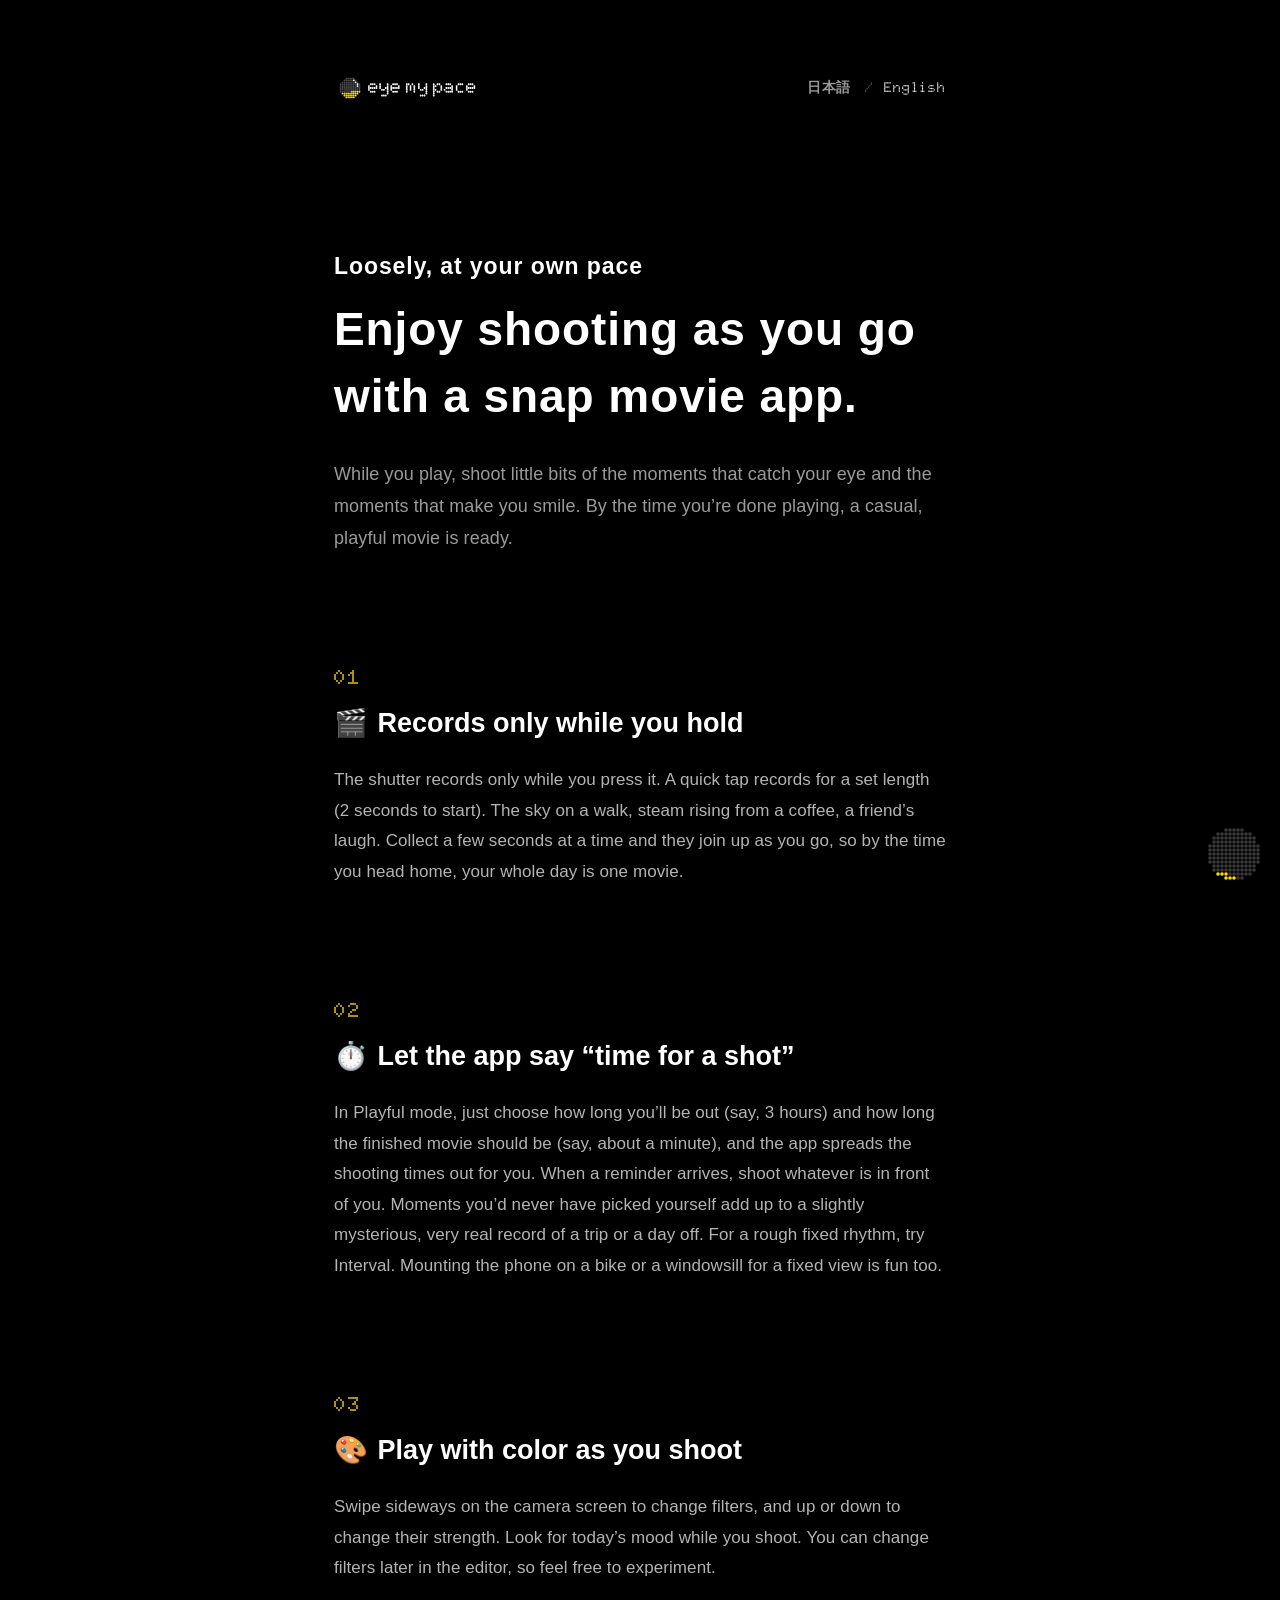
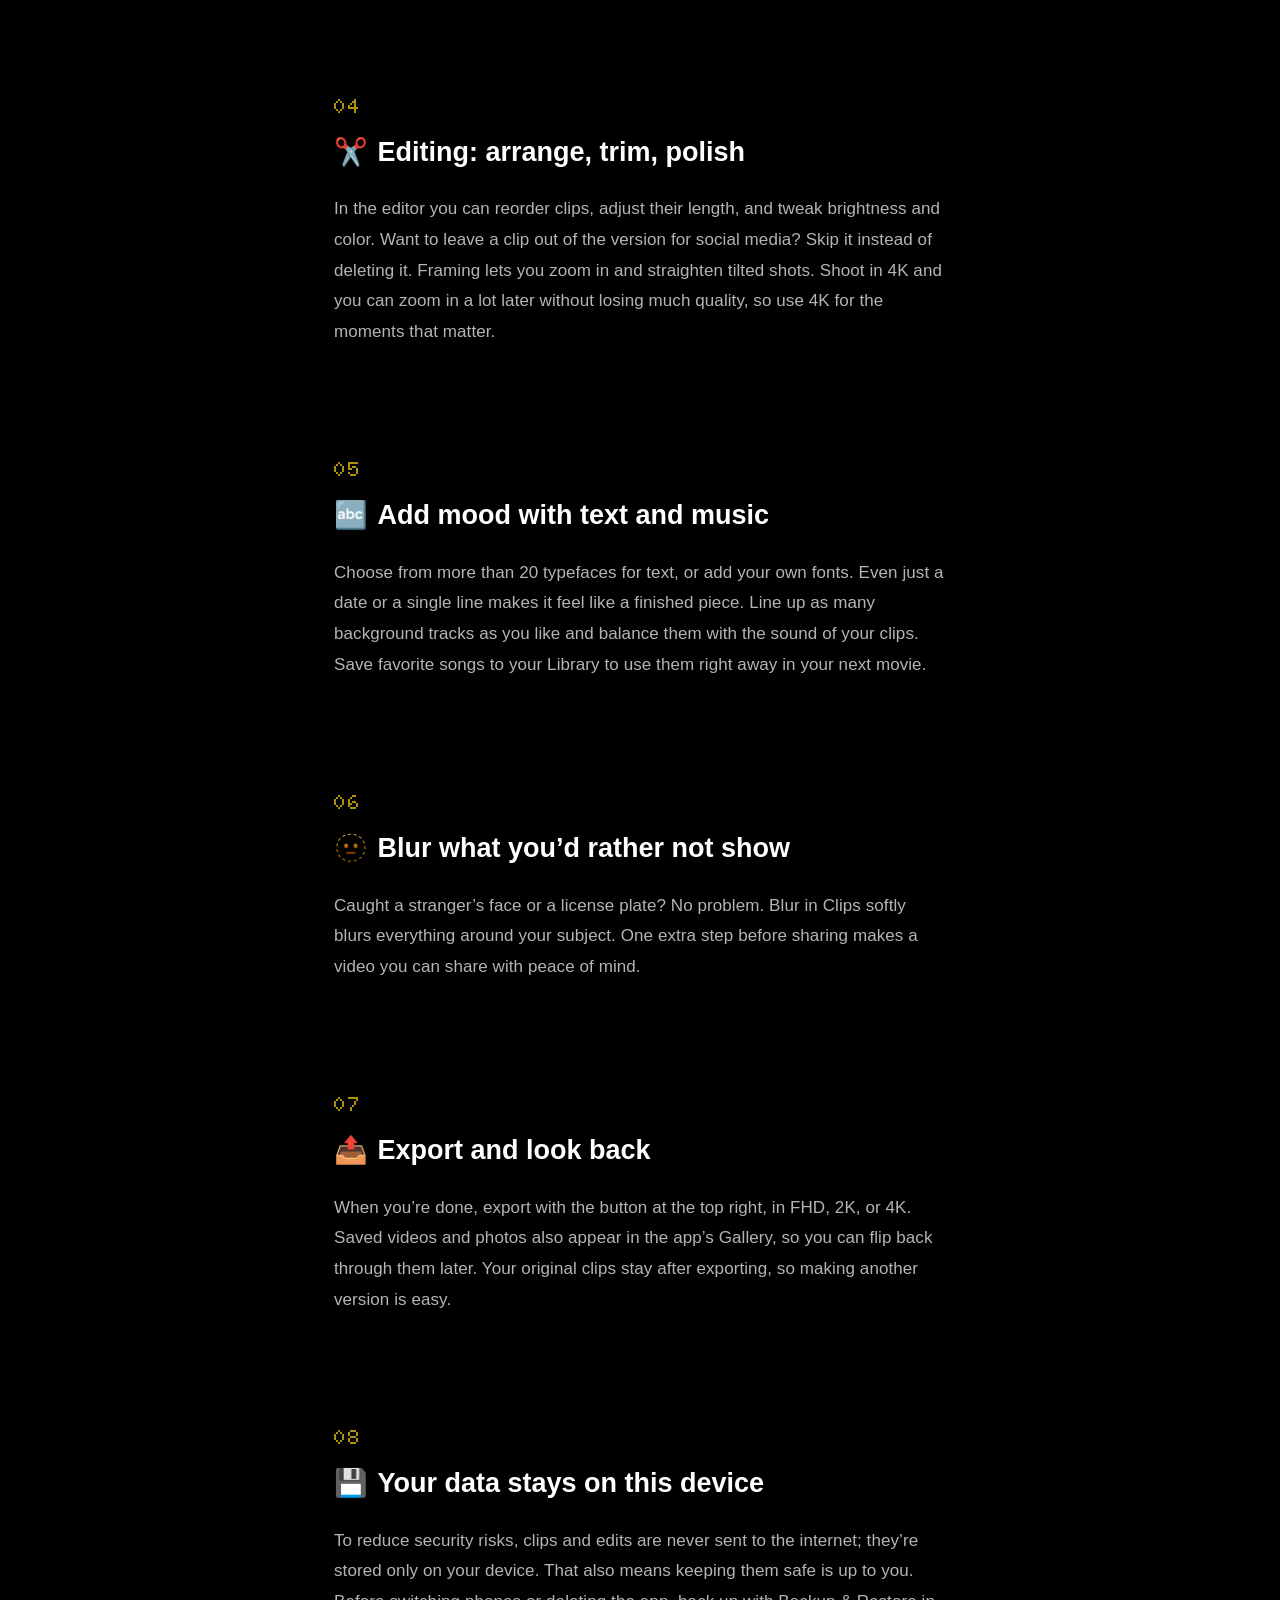
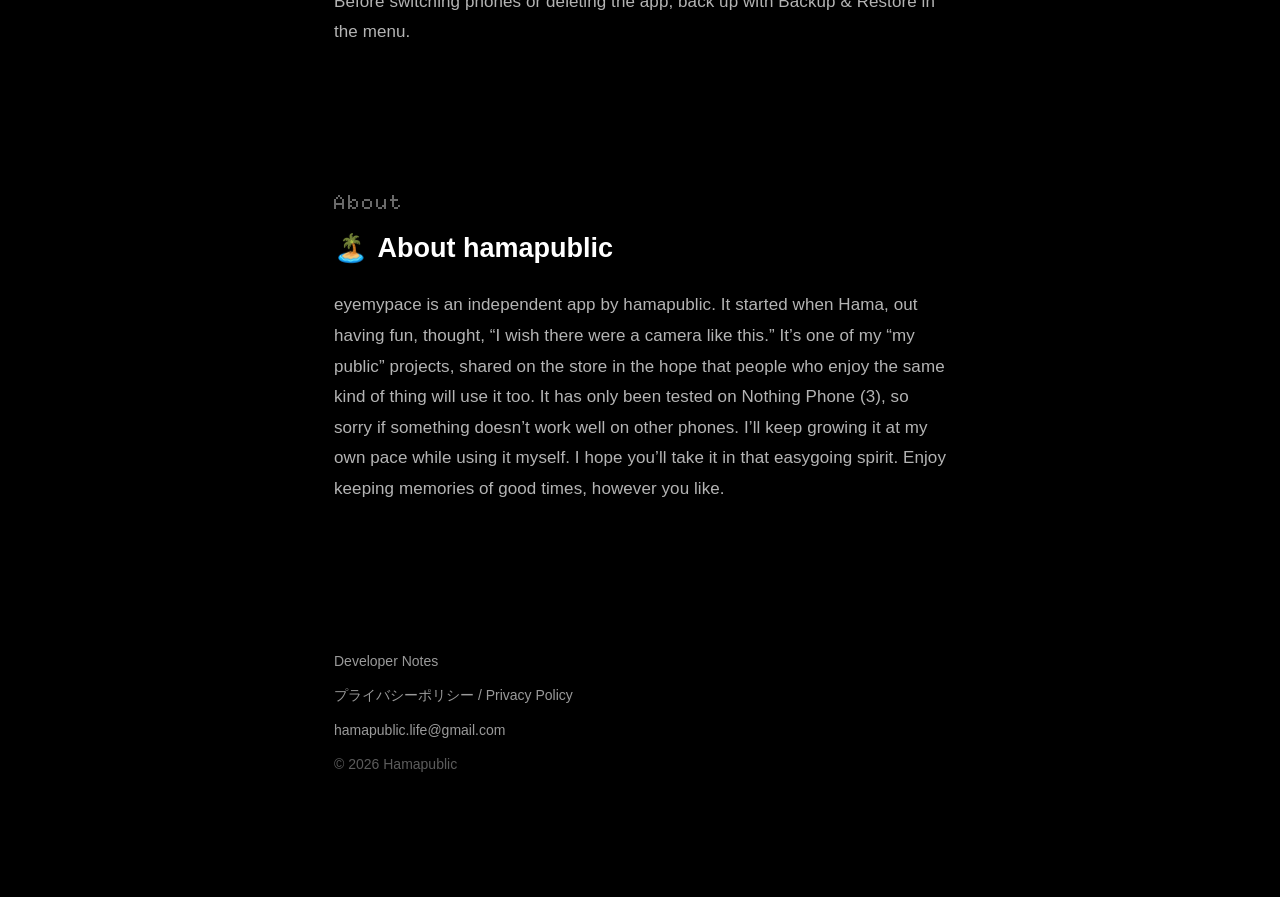
==== commit 1b9f3ca0: "紹介ページのキャッチコピーと紹介文を新しいものにする Co-Authored-By: Claude Opus 5.5 <noreply@anthropic.com>" ====
--- a/eyemypace/index.html
+++ b/eyemypace/index.html
@@ -4,7 +4,7 @@
 <meta charset="utf-8">
 <meta name="viewport" content="width=device-width, initial-scale=1">
 <title>eyemypace</title>
-<meta name="description" content="eyemypace（アイマイペース）は、アイマイに、マイペースに“遊び撮り”を楽しむスナップムービーアプリ。 / Loosely, at your own pace — enjoy “play shooting” with a snap movie app.">
+<meta name="description" content="eyemypace（アイマイペース）は、アイマイに、マイペースに、“ながら撮り”を楽しむスナップムービーアプリ。 / Loosely, at your own pace — enjoy shooting as you go with a snap movie app.">
 <link rel="stylesheet" href="../style.css">
 <link rel="stylesheet" href="lp.css">
 </head>
@@ -24,8 +24,8 @@
 -->
 
 <section id="ja" lang="ja" class="lang-section">
-  <p class="tagline"><span class="pre">アイマイに、マイペースに</span>“遊び撮り”を楽しむ<br>スナップムービーアプリ</p>
-  <p class="lead">がんばって構えなくても大丈夫。<br>気になったものを、気になったときに、ちょっとずつ撮るだけで、いつの間にか1本のムービーができあがります。</p>
+  <p class="tagline"><span class="pre">アイマイに、マイペースに</span>“ながら撮り”を楽しむ<br>スナップムービーアプリ</p>
+  <p class="lead">遊びながら気になった瞬間、楽しかった瞬間を少しずつ撮るだけで、<br>遊び終わった頃には何気ないプレイフルムービーができあがる。</p>
 
   <article class="feature">
     <div class="text">
@@ -136,8 +136,8 @@
 </section>
 
 <section id="en" lang="en" class="lang-section">
-  <p class="tagline"><span class="pre">Loosely, at your own pace</span>Enjoy “play shooting”<br>with a snap movie app.</p>
-  <p class="lead">No need to try hard. Just shoot a little of whatever catches your eye, whenever it does, and before you know it, you have a movie.</p>
+  <p class="tagline"><span class="pre">Loosely, at your own pace</span>Enjoy shooting as you go<br>with a snap movie app.</p>
+  <p class="lead">While you play, shoot little bits of the moments that catch your eye and the moments that make you smile. By the time you’re done playing, a casual, playful movie is ready.</p>
 
   <article class="feature">
     <div class="text">
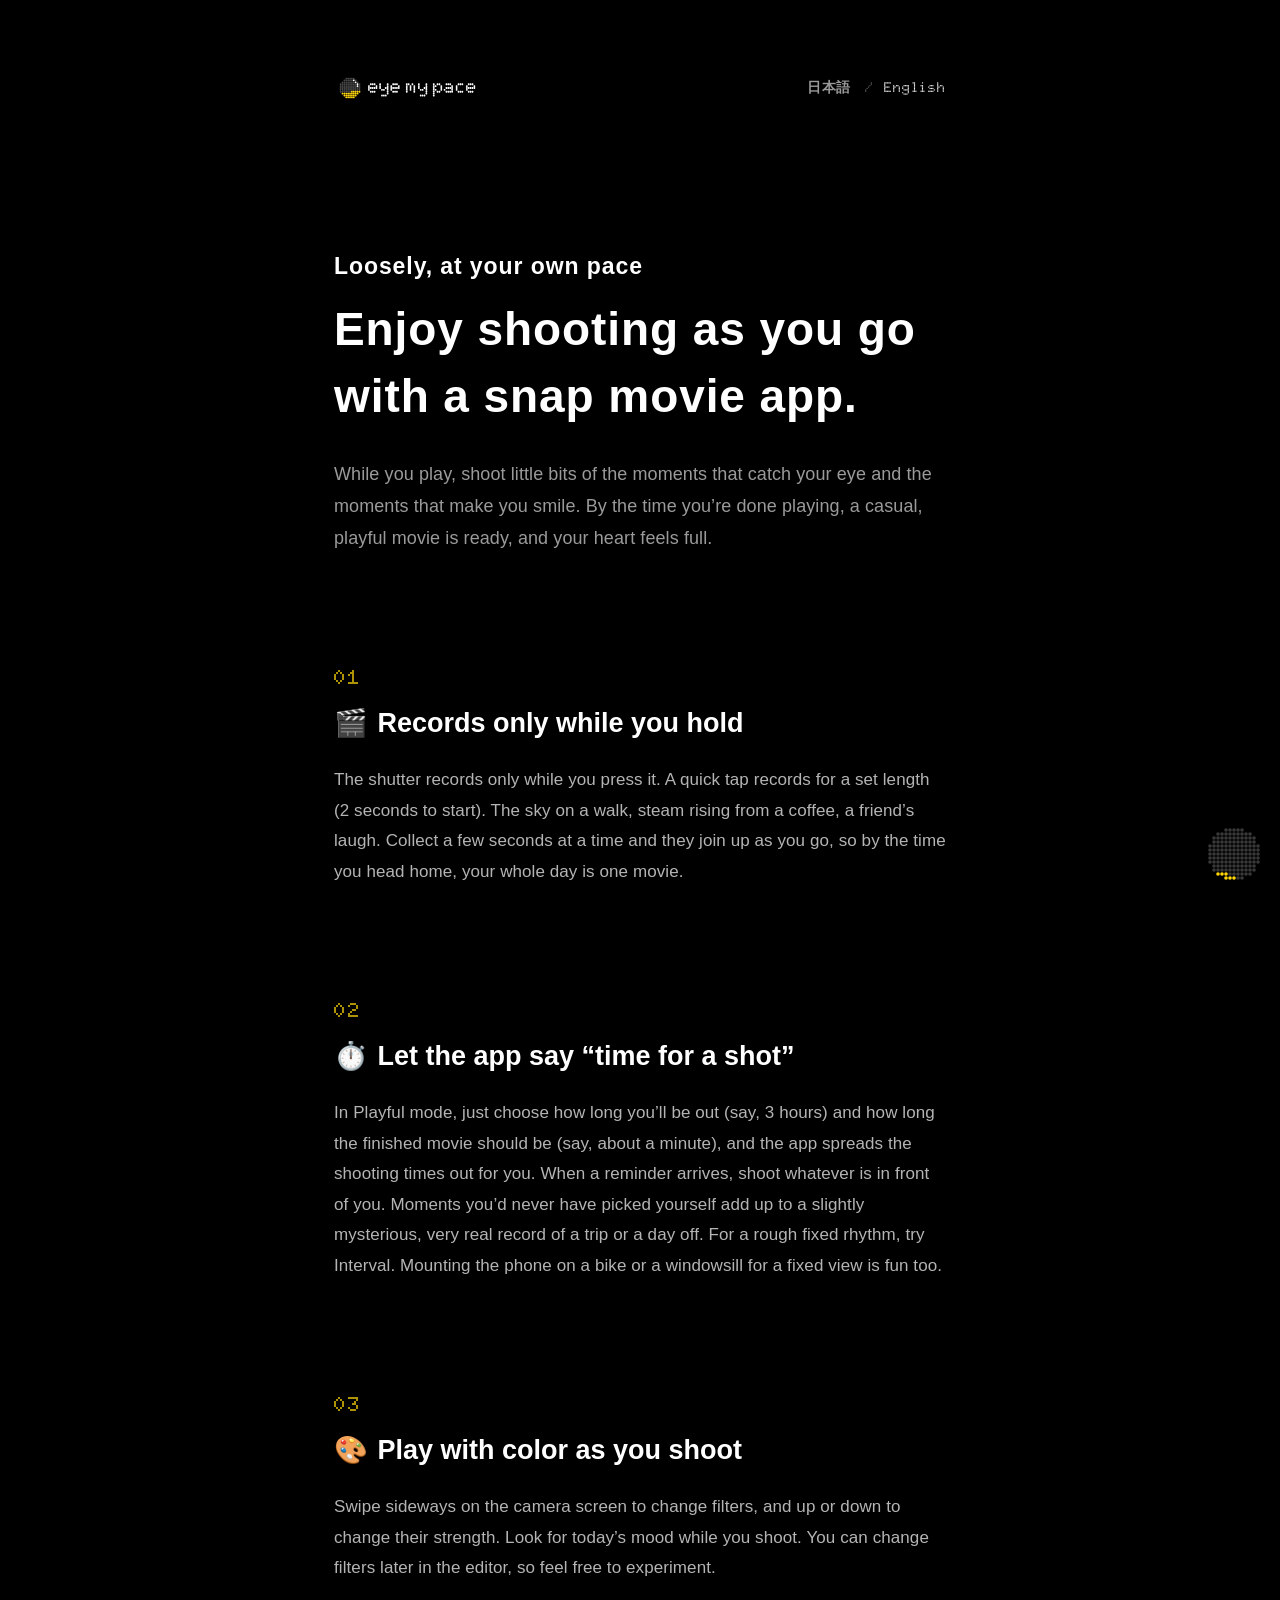
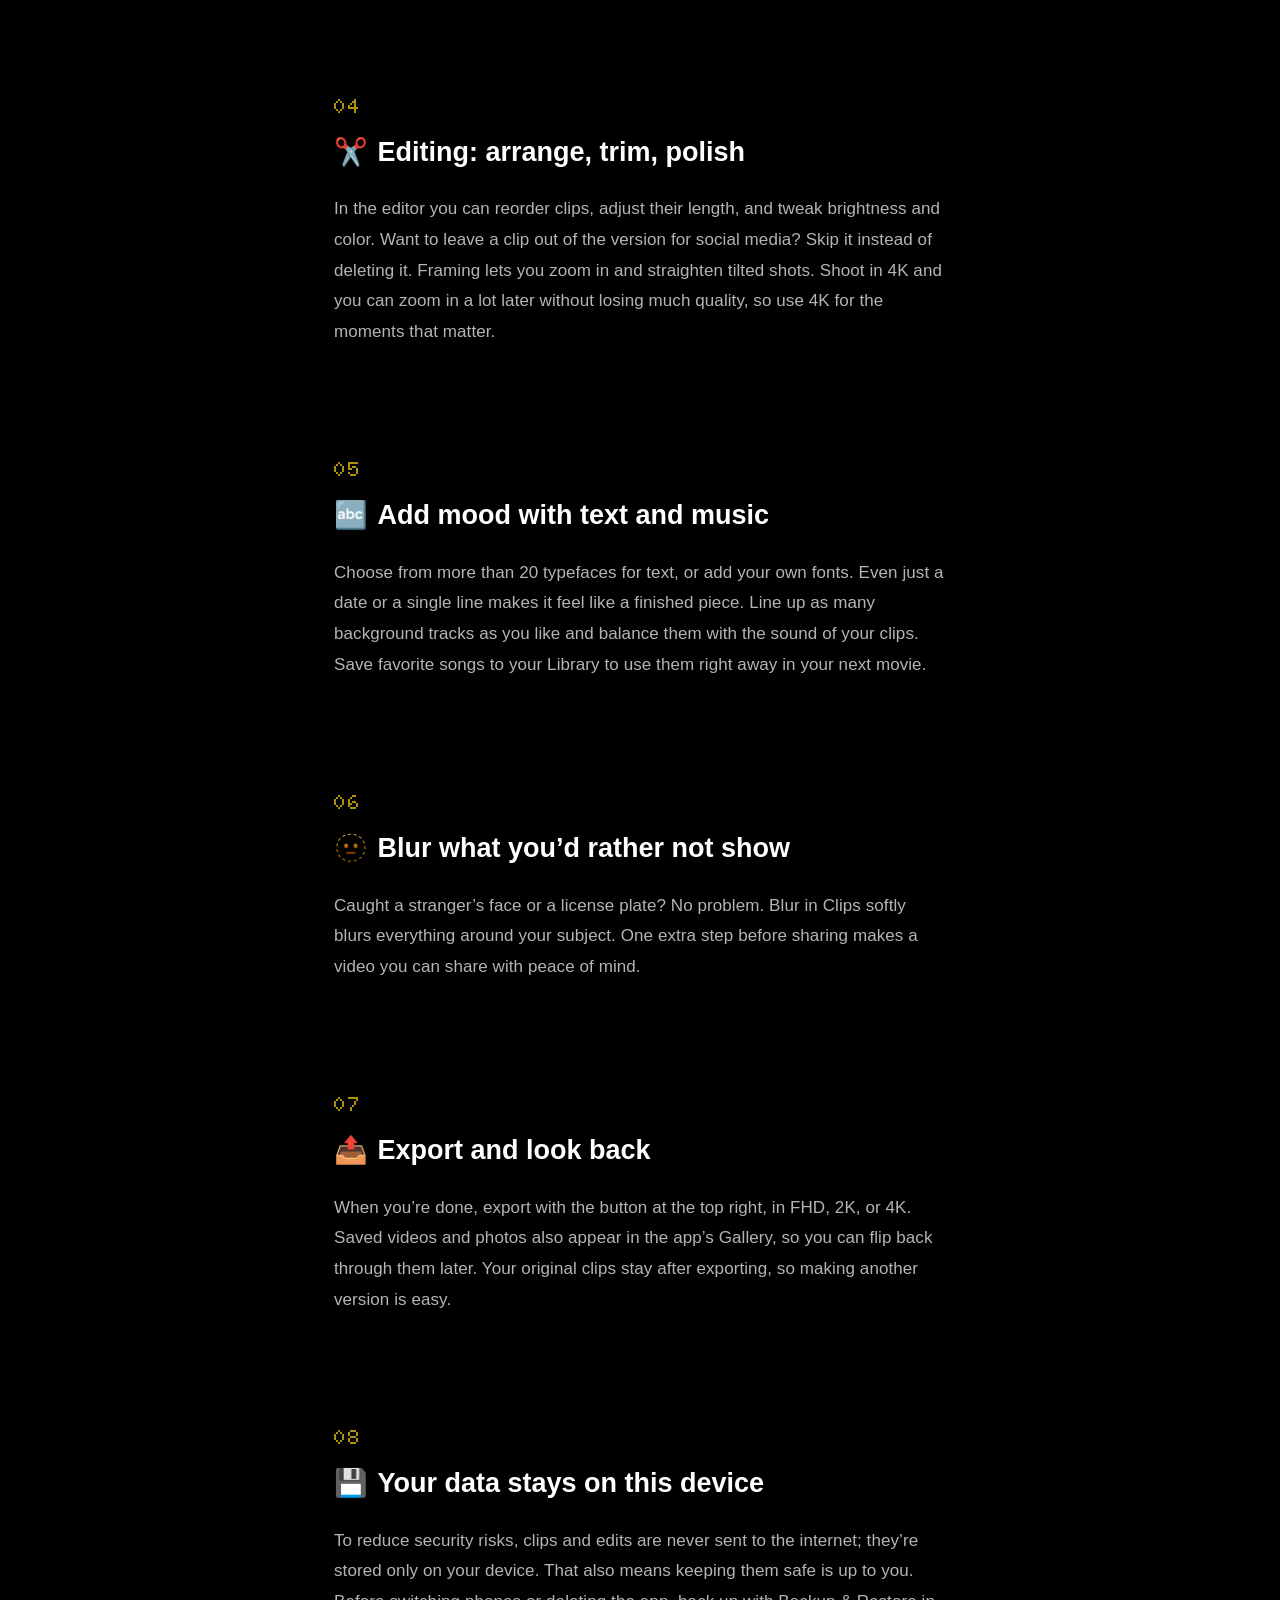
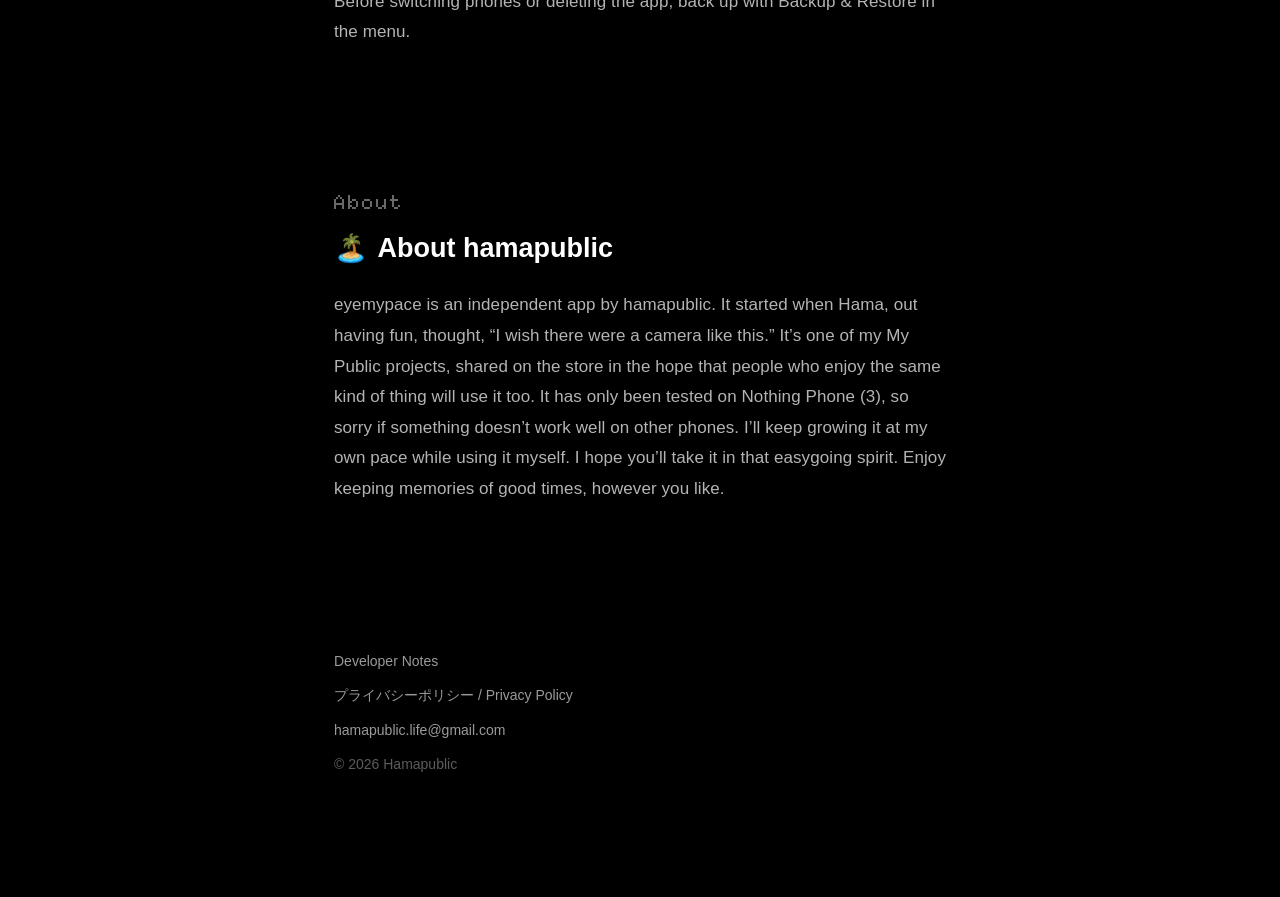
==== commit b0083ea6: "紹介ページと開発者ノートの文面を、新しいコンセプトにそろえる Co-Authored-By: Claude Opus 5.5 <noreply@anthropic.com>" ====
--- a/eyemypace/index.html
+++ b/eyemypace/index.html
@@ -25,7 +25,7 @@
 
 <section id="ja" lang="ja" class="lang-section">
   <p class="tagline"><span class="pre">アイマイに、マイペースに</span>“ながら撮り”を楽しむ<br>スナップムービーアプリ</p>
-  <p class="lead">遊びながら気になった瞬間、楽しかった瞬間を少しずつ撮るだけで、<br>遊び終わった頃には何気ないプレイフルムービーができあがる。</p>
+  <p class="lead">遊びながら気になった瞬間、楽しかった瞬間を少しずつ撮るだけで、<br>遊び終わった頃には何気ないプレイフルムービーができて心が満たされます。</p>
 
   <article class="feature">
     <div class="text">
@@ -126,7 +126,7 @@
       <h2><span class="emoji" aria-hidden="true">🏝️</span>hamapublic のこと</h2>
       <p>eyemypace は、hamapublic の個人開発のアプリです。<br>
         ハマが遊びに出かけたときに「こんなカメラがあったらいいのにな」と思ったものを形にしました。<br>
-        同じような楽しみ方が好きな人と一緒に使えたらうれしいな、という気持ちでストアに置いている「マイパブリック」な活動のひとつです。<br>
+        同じような楽しみ方が好きな人と一緒に使えたらうれしいな、という気持ちでストアに置いているマイパブリック活動のひとつです。<br>
         動作の確認は Nothing Phone (3) だけでしているので、ほかの機種でうまく動かないところがあったら、ごめんなさい。<br>
         開発は、自分で使いながらマイペースに育てていきます。<br>
         そんなゆるいスタンスも含めて、受け取ってもらえたらうれしいです。<br>
@@ -137,7 +137,7 @@
 
 <section id="en" lang="en" class="lang-section">
   <p class="tagline"><span class="pre">Loosely, at your own pace</span>Enjoy shooting as you go<br>with a snap movie app.</p>
-  <p class="lead">While you play, shoot little bits of the moments that catch your eye and the moments that make you smile. By the time you’re done playing, a casual, playful movie is ready.</p>
+  <p class="lead">While you play, shoot little bits of the moments that catch your eye and the moments that make you smile. By the time you’re done playing, a casual, playful movie is ready, and your heart feels full.</p>
 
   <article class="feature">
     <div class="text">
@@ -215,7 +215,7 @@
     <div class="text">
       <p class="num">About</p>
       <h2><span class="emoji" aria-hidden="true">🏝️</span>About hamapublic</h2>
-      <p>eyemypace is an independent app by hamapublic. It started when Hama, out having fun, thought, “I wish there were a camera like this.” It’s one of my “my public” projects, shared on the store in the hope that people who enjoy the same kind of thing will use it too. It has only been tested on Nothing Phone (3), so sorry if something doesn’t work well on other phones. I’ll keep growing it at my own pace while using it myself. I hope you’ll take it in that easygoing spirit. Enjoy keeping memories of good times, however you like.</p>
+      <p>eyemypace is an independent app by hamapublic. It started when Hama, out having fun, thought, “I wish there were a camera like this.” It’s one of my My Public projects, shared on the store in the hope that people who enjoy the same kind of thing will use it too. It has only been tested on Nothing Phone (3), so sorry if something doesn’t work well on other phones. I’ll keep growing it at my own pace while using it myself. I hope you’ll take it in that easygoing spirit. Enjoy keeping memories of good times, however you like.</p>
     </div>
   </article>
 </section>
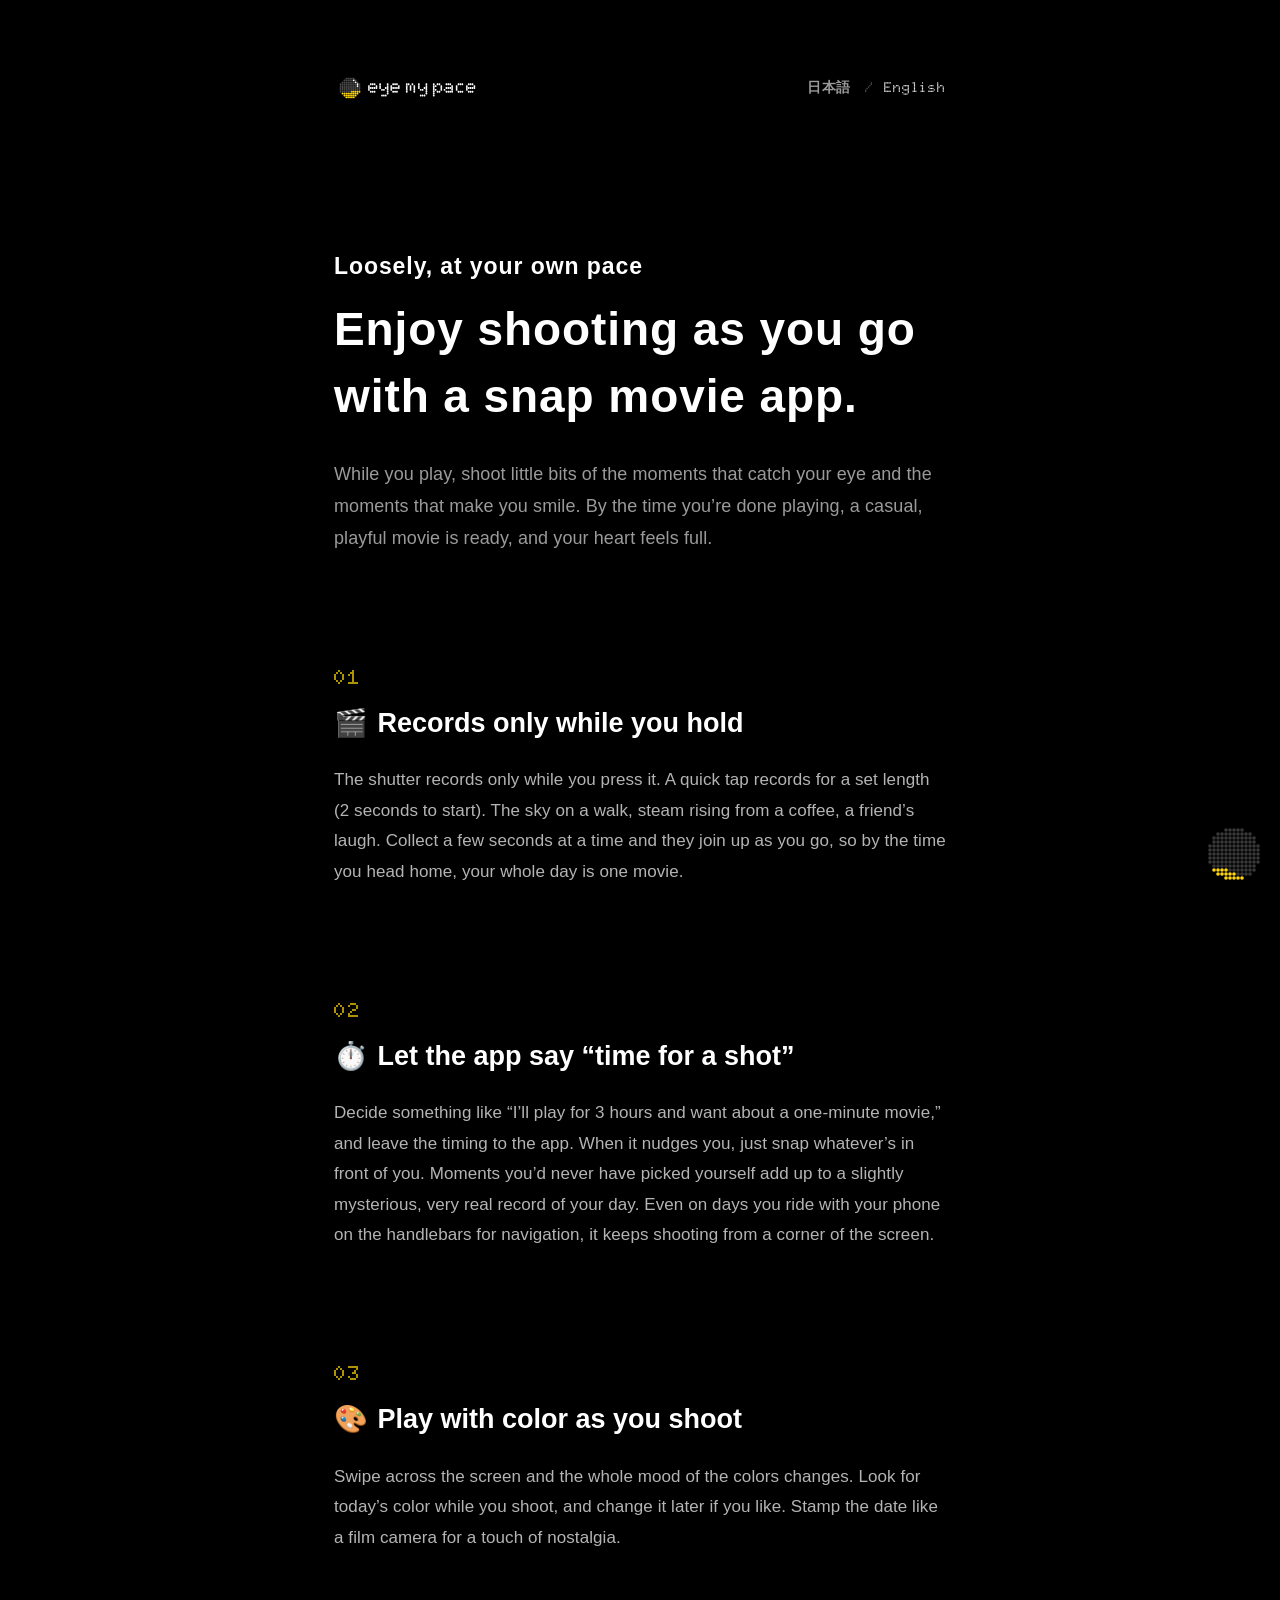
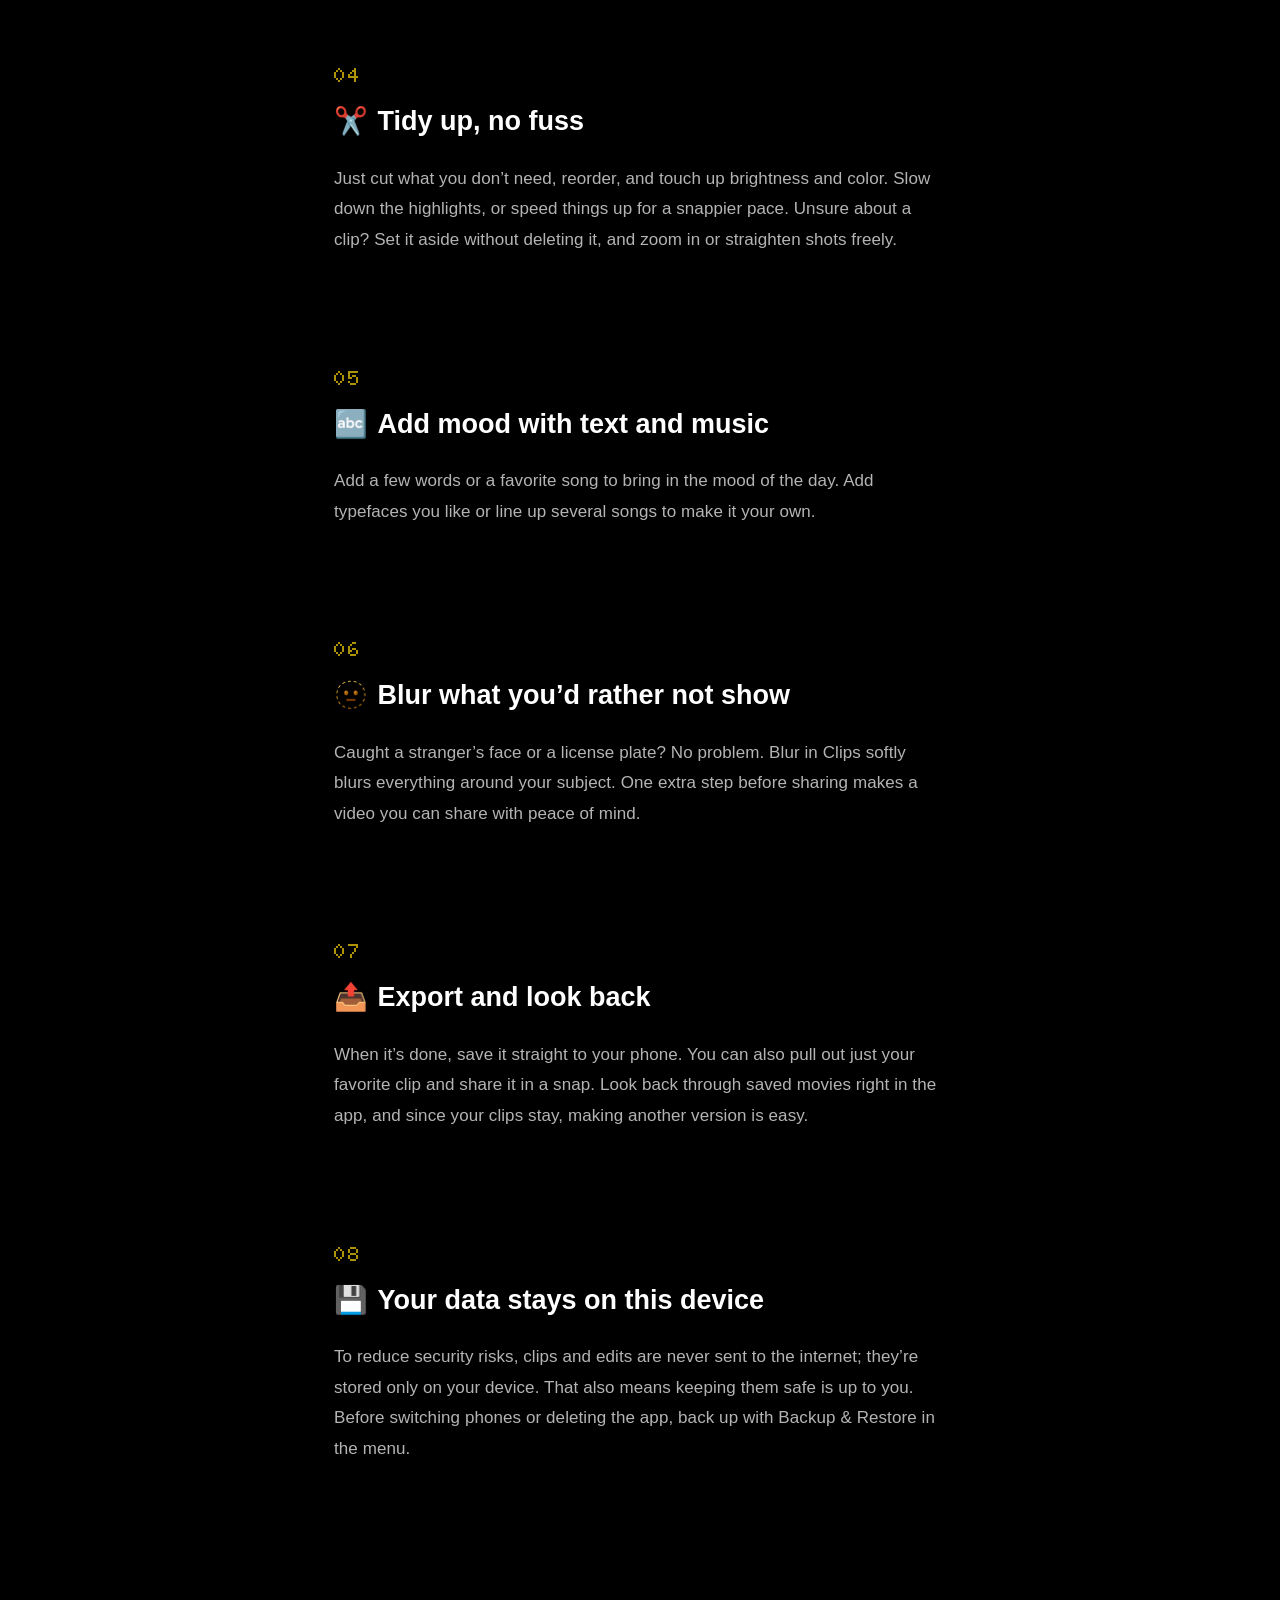
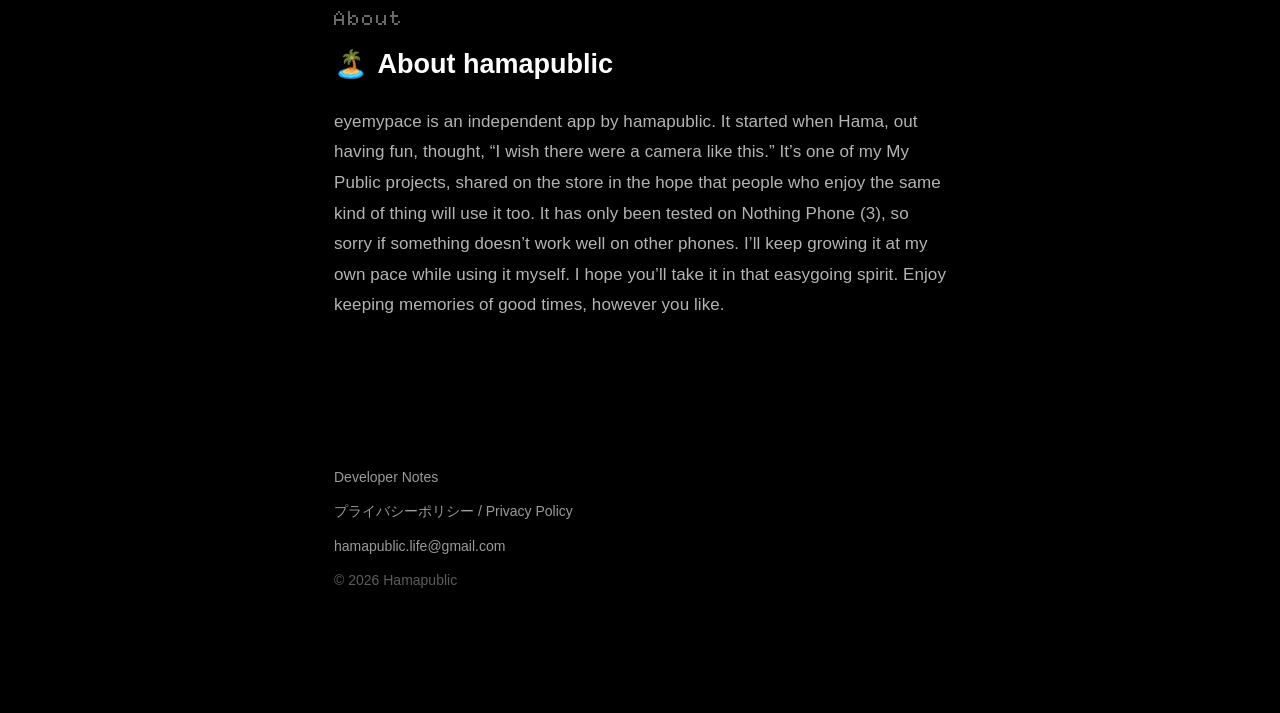
==== commit 02e90ace: "eyemypace の紹介ページの文面を体験ベースに書き直す Co-Authored-By: Claude Opus 5.5 <noreply@anthropic.com>" ====
--- a/eyemypace/index.html
+++ b/eyemypace/index.html
@@ -43,11 +43,10 @@
     <div class="text">
       <p class="num">02</p>
       <h2><span class="emoji" aria-hidden="true">⏱️</span>アプリに「そろそろ撮って」と言ってもらう</h2>
-      <p>Playful は、遊ぶ時間（たとえば3時間）と、仕上がりの長さ（たとえば約1分）を決めるだけで、撮るタイミングをアプリが割りふってくれるモードです。<br>
-        通知が来たら、そのとき目の前にあるものを撮るだけ。<br>
-        自分では選ばなかったような何気ない瞬間が集まって、旅行や休日の、ちょっと不思議でリアルな記録になります。<br>
-        だいたいの間隔で撮りたいときは Interval をどうぞ。<br>
-        自転車のハンドルや窓辺に置いて、定点で撮るのも楽しいです。</p>
+      <p>「3時間遊んで、1分くらいの動画にしたい」と決めておけば、撮るタイミングはアプリにおまかせ。<br>
+        合図が来たら、目の前のものをパッと撮るだけです。<br>
+        自分では選ばなかった何気ない瞬間が集まって、ちょっと不思議でリアルな一日の記録になります。<br>
+        自転車にスマホを付けてナビを見ながら走る日も、画面のすみで撮影を続けてくれます。</p>
     </div>
     <figure class="shot"></figure>
   </article>
@@ -56,9 +55,9 @@
     <div class="text">
       <p class="num">03</p>
       <h2><span class="emoji" aria-hidden="true">🎨</span>撮りながらでも、色で遊ぶ</h2>
-      <p>撮影画面で横にスワイプするとフィルタが切り替わり、上下で濃さが変わります。<br>
-        今日の気分の色を探しながら撮ってみてください。<br>
-        フィルタは、あとから編集画面でも変えられるので、気軽にどうぞ。</p>
+      <p>画面をスワイプすれば、色の雰囲気がガラッと変わります。<br>
+        今日の気分の色を探しながら撮って、あとから変えてもOK。<br>
+        フィルムカメラみたいに日付を写し込めば、懐かしい空気もまとえます。</p>
     </div>
     <figure class="shot"></figure>
   </article>
@@ -66,11 +65,10 @@
   <article class="feature">
     <div class="text">
       <p class="num">04</p>
-      <h2><span class="emoji" aria-hidden="true">✂️</span>編集は、並べて・削って・整えるだけ</h2>
-      <p>編集画面では、クリップの並べ替え、長さの調整、明るさや色の調整ができます。<br>
-        「SNS用にこのクリップは含めず書き出そう」というときは、消さずに Skip でそっと外しておけます。<br>
-        Framing を使えば、寄せたり、傾きを直したりも。<br>
-        4K で撮っておくと、あとから大きく寄っても画質が落ちにくいので、気になる場面はぜひ 4K で。</p>
+      <h2><span class="emoji" aria-hidden="true">✂️</span>撮ったあとは、気楽に整える</h2>
+      <p>いらないところを削って、並べ替えて、明るさや色をちょっと整えるだけ。<br>
+        見せ場をゆっくりにしたり、テンポよく早送りにしたりもできます。<br>
+        迷ったクリップは消さずに外しておけるし、寄ったり傾きを直したりも自由です。</p>
     </div>
     <figure class="shot"></figure>
   </article>
@@ -79,10 +77,8 @@
     <div class="text">
       <p class="num">05</p>
       <h2><span class="emoji" aria-hidden="true">🔤</span>文字と音楽で、ムードを足す</h2>
-      <p>テキストは、20種類以上の書体から選べて、自分で用意したフォントも追加できます。<br>
-        日付だけ、ひとことだけでも、ぐっと作品っぽくなります。<br>
-        BGM は何曲でも並べられて、クリップの音とのバランスも調整できます。<br>
-        お気に入りの曲は Library に登録しておくと、次の動画でもすぐ使えます。</p>
+      <p>ひとことの文字や、お気に入りの曲を添えて、その日のムードを足してみてください。<br>
+        好きな書体を足したり、何曲もつないだりして、自分らしく仕上げられます。</p>
     </div>
     <figure class="shot"></figure>
   </article>
@@ -102,10 +98,9 @@
     <div class="text">
       <p class="num">07</p>
       <h2><span class="emoji" aria-hidden="true">📤</span>書き出して、ふり返る</h2>
-      <p>できあがったら、右上のボタンで書き出し。<br>
-        大きさは FHD・2K・4K から選べます。<br>
-        保存した動画と写真はアプリの Gallery にも並ぶので、あとからパラパラとふり返るのもおすすめです。<br>
-        書き出したあとも素材のクリップは残っているので、別のバージョンを作るのも気軽にどうぞ。</p>
+      <p>できあがったら、そのままスマホに保存。<br>
+        お気に入りの1本だけを切り出して、さっとシェアすることもできます。<br>
+        保存した動画はアプリの中でもパラパラふり返れるし、素材は残っているので、別のバージョンを作るのも気軽にどうぞ。</p>
     </div>
     <figure class="shot"></figure>
   </article>
@@ -152,7 +147,7 @@
     <div class="text">
       <p class="num">02</p>
       <h2><span class="emoji" aria-hidden="true">⏱️</span>Let the app say “time for a shot”</h2>
-      <p>In Playful mode, just choose how long you’ll be out (say, 3 hours) and how long the finished movie should be (say, about a minute), and the app spreads the shooting times out for you. When a reminder arrives, shoot whatever is in front of you. Moments you’d never have picked yourself add up to a slightly mysterious, very real record of a trip or a day off. For a rough fixed rhythm, try Interval. Mounting the phone on a bike or a windowsill for a fixed view is fun too.</p>
+      <p>Decide something like “I’ll play for 3 hours and want about a one-minute movie,” and leave the timing to the app. When it nudges you, just snap whatever’s in front of you. Moments you’d never have picked yourself add up to a slightly mysterious, very real record of your day. Even on days you ride with your phone on the handlebars for navigation, it keeps shooting from a corner of the screen.</p>
     </div>
     <figure class="shot"></figure>
   </article>
@@ -161,7 +156,7 @@
     <div class="text">
       <p class="num">03</p>
       <h2><span class="emoji" aria-hidden="true">🎨</span>Play with color as you shoot</h2>
-      <p>Swipe sideways on the camera screen to change filters, and up or down to change their strength. Look for today’s mood while you shoot. You can change filters later in the editor, so feel free to experiment.</p>
+      <p>Swipe across the screen and the whole mood of the colors changes. Look for today’s color while you shoot, and change it later if you like. Stamp the date like a film camera for a touch of nostalgia.</p>
     </div>
     <figure class="shot"></figure>
   </article>
@@ -169,8 +164,8 @@
   <article class="feature">
     <div class="text">
       <p class="num">04</p>
-      <h2><span class="emoji" aria-hidden="true">✂️</span>Editing: arrange, trim, polish</h2>
-      <p>In the editor you can reorder clips, adjust their length, and tweak brightness and color. Want to leave a clip out of the version for social media? Skip it instead of deleting it. Framing lets you zoom in and straighten tilted shots. Shoot in 4K and you can zoom in a lot later without losing much quality, so use 4K for the moments that matter.</p>
+      <h2><span class="emoji" aria-hidden="true">✂️</span>Tidy up, no fuss</h2>
+      <p>Just cut what you don’t need, reorder, and touch up brightness and color. Slow down the highlights, or speed things up for a snappier pace. Unsure about a clip? Set it aside without deleting it, and zoom in or straighten shots freely.</p>
     </div>
     <figure class="shot"></figure>
   </article>
@@ -179,7 +174,7 @@
     <div class="text">
       <p class="num">05</p>
       <h2><span class="emoji" aria-hidden="true">🔤</span>Add mood with text and music</h2>
-      <p>Choose from more than 20 typefaces for text, or add your own fonts. Even just a date or a single line makes it feel like a finished piece. Line up as many background tracks as you like and balance them with the sound of your clips. Save favorite songs to your Library to use them right away in your next movie.</p>
+      <p>Add a few words or a favorite song to bring in the mood of the day. Add typefaces you like or line up several songs to make it your own.</p>
     </div>
     <figure class="shot"></figure>
   </article>
@@ -197,7 +192,7 @@
     <div class="text">
       <p class="num">07</p>
       <h2><span class="emoji" aria-hidden="true">📤</span>Export and look back</h2>
-      <p>When you’re done, export with the button at the top right, in FHD, 2K, or 4K. Saved videos and photos also appear in the app’s Gallery, so you can flip back through them later. Your original clips stay after exporting, so making another version is easy.</p>
+      <p>When it’s done, save it straight to your phone. You can also pull out just your favorite clip and share it in a snap. Look back through saved movies right in the app, and since your clips stay, making another version is easy.</p>
     </div>
     <figure class="shot"></figure>
   </article>
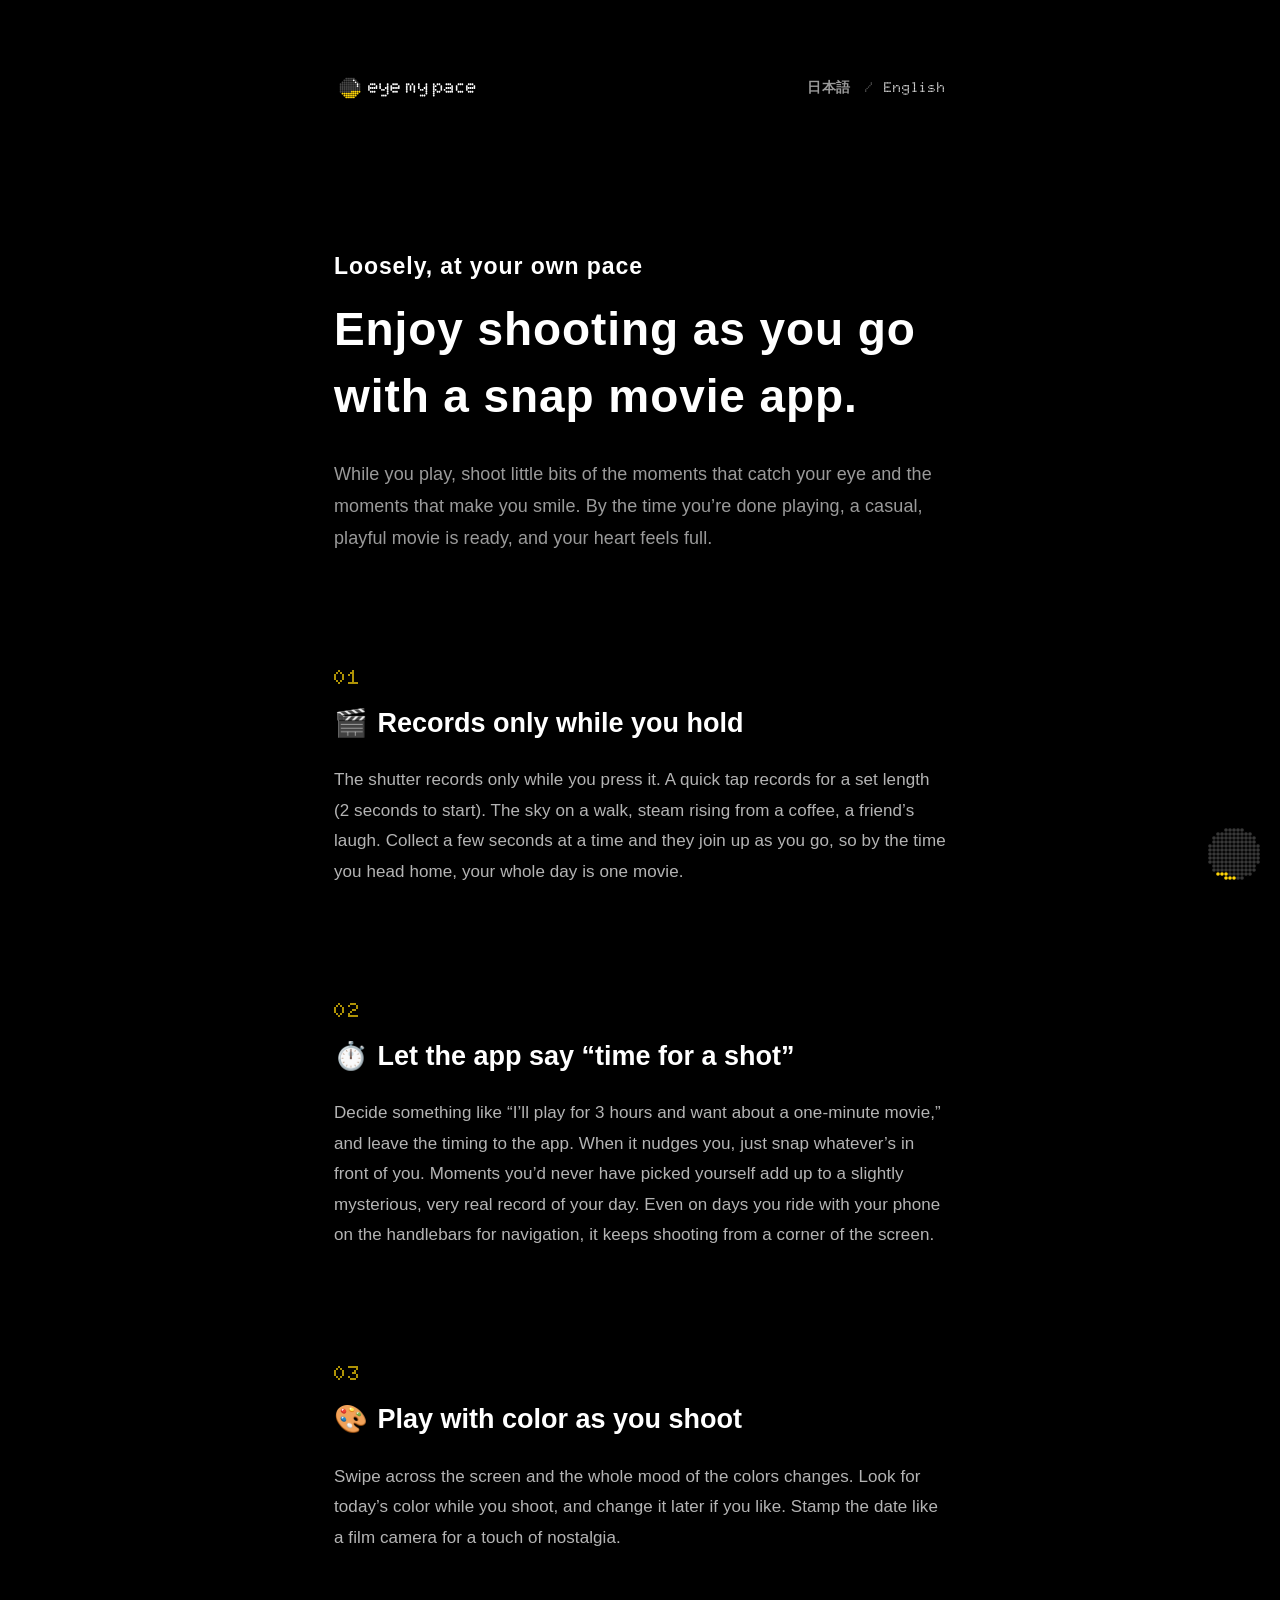
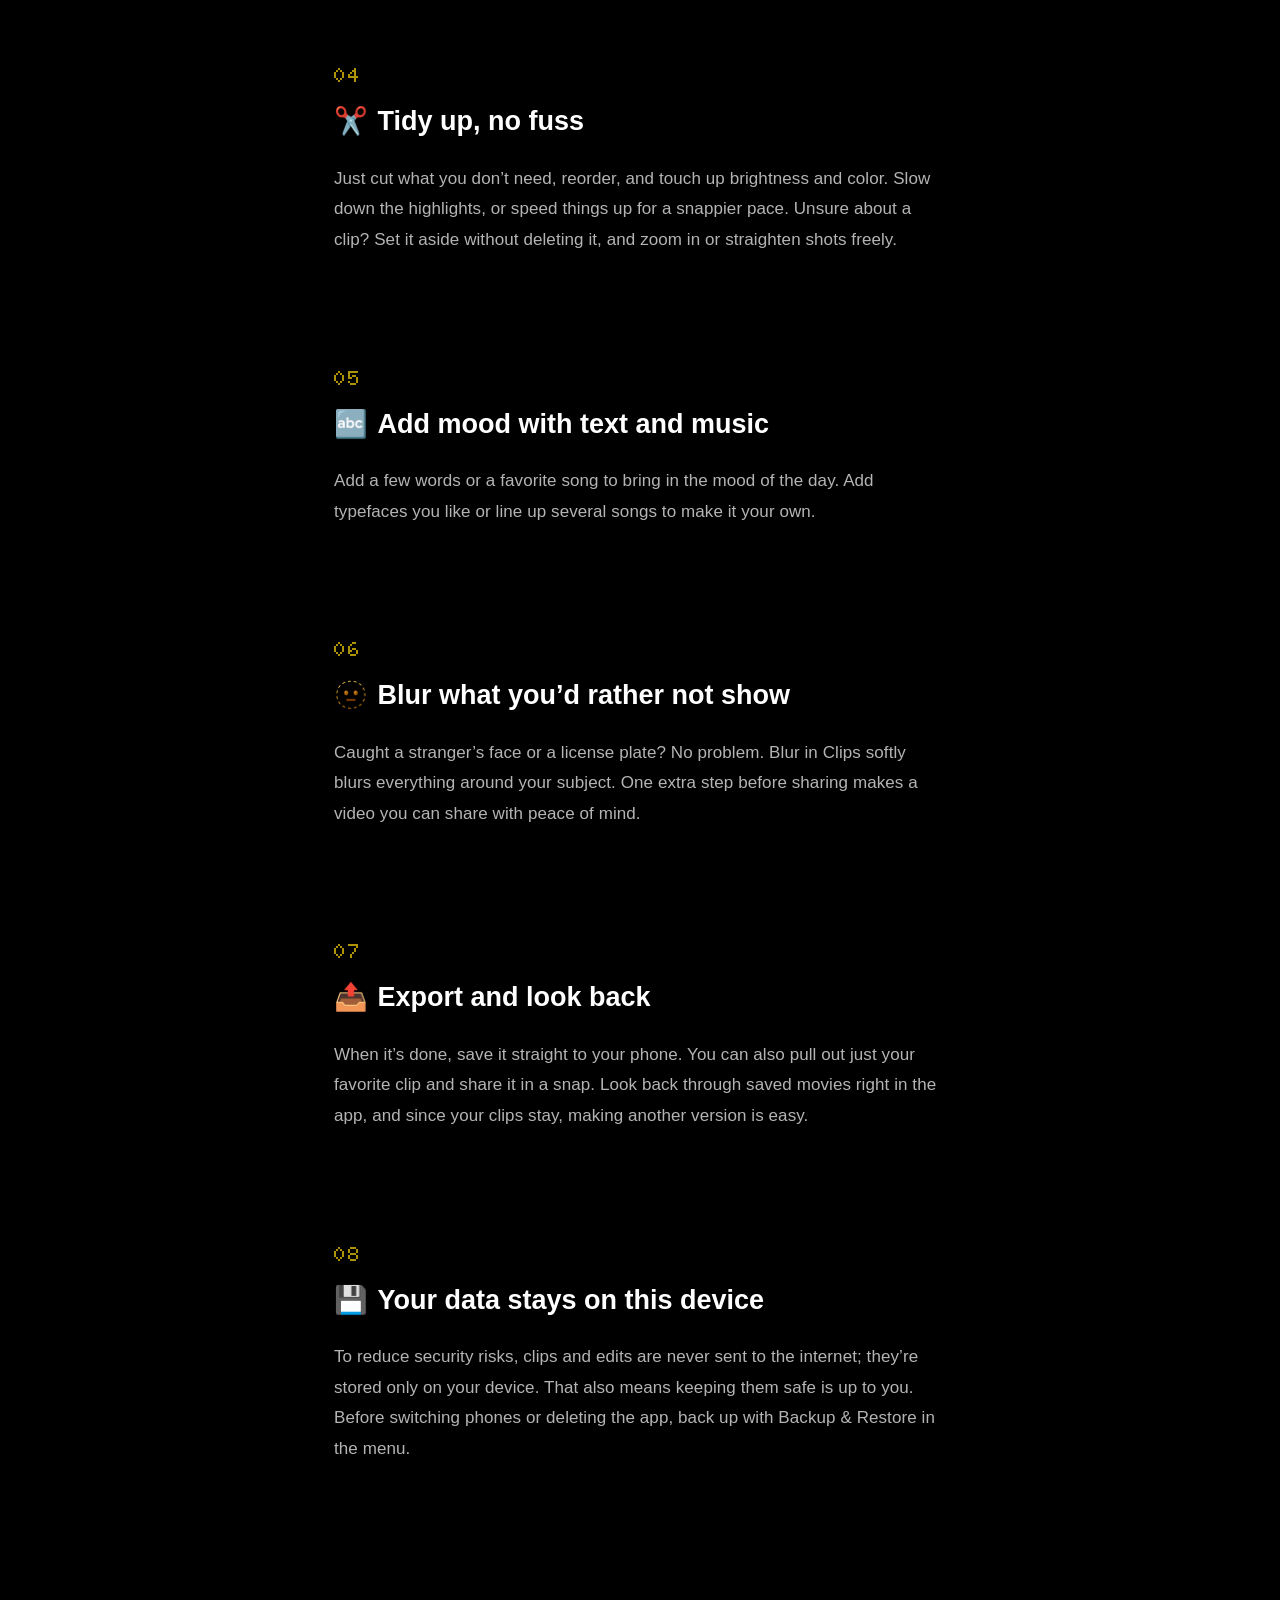
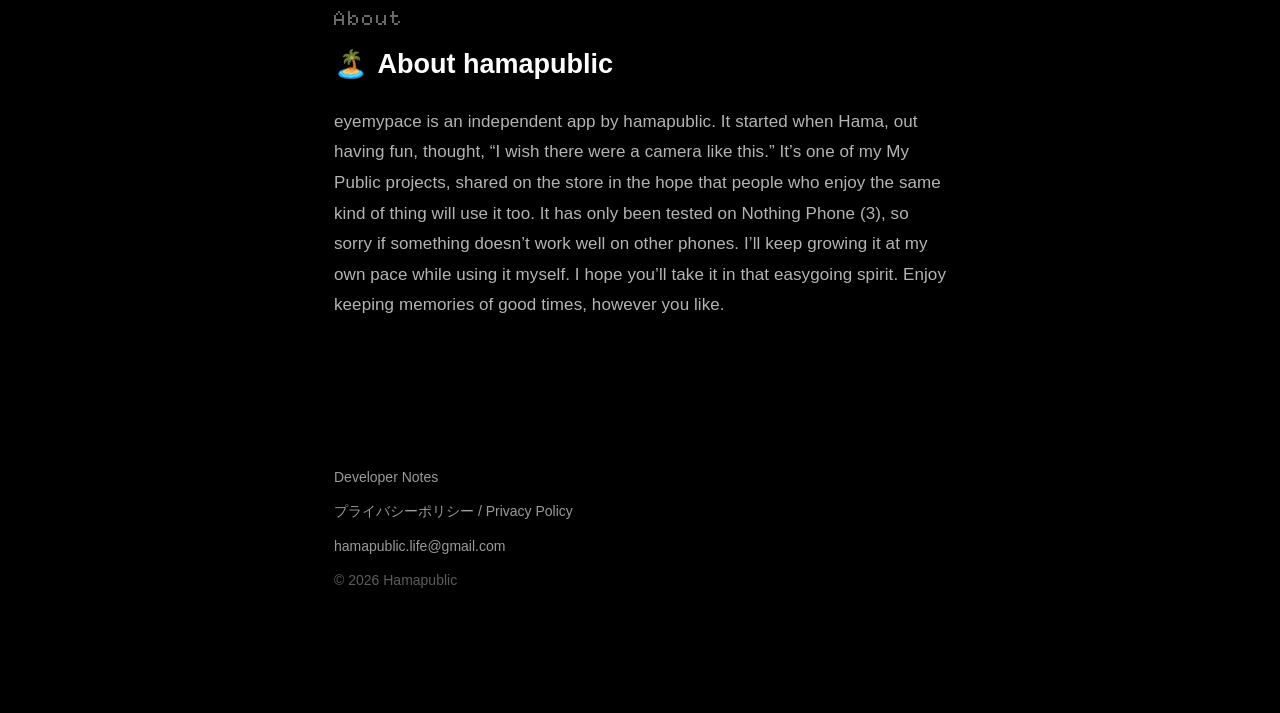
==== commit e3676d9a: "eyemypace の紹介ページの日本語を新しい紹介文に差し替える（What / Why / How / Stance） Co-Authored-By: Claude Opus 5.5 <norepl" ====
--- a/eyemypace/index.html
+++ b/eyemypace/index.html
@@ -4,7 +4,7 @@
 <meta charset="utf-8">
 <meta name="viewport" content="width=device-width, initial-scale=1">
 <title>eyemypace</title>
-<meta name="description" content="eyemypace（アイマイペース）は、アイマイに、マイペースに、“ながら撮り”を楽しむスナップムービーアプリ。 / Loosely, at your own pace — enjoy shooting as you go with a snap movie app.">
+<meta name="description" content="目に映るものをマイペースにつなぐ スナップムービーカメラ「eyemypace」。“遊びながら撮り”を楽しむスナップムービーカメラです。 / Loosely, at your own pace — enjoy shooting as you go with a snap movie app.">
 <link rel="stylesheet" href="../style.css">
 <link rel="stylesheet" href="lp.css">
 </head>
@@ -24,110 +24,118 @@
 -->
 
 <section id="ja" lang="ja" class="lang-section">
-  <p class="tagline"><span class="pre">アイマイに、マイペースに</span>“ながら撮り”を楽しむ<br>スナップムービーアプリ</p>
-  <p class="lead">遊びながら気になった瞬間、楽しかった瞬間を少しずつ撮るだけで、<br>遊び終わった頃には何気ないプレイフルムービーができて心が満たされます。</p>
-
-  <article class="feature">
-    <div class="text">
-      <p class="num">01</p>
-      <h2><span class="emoji" aria-hidden="true">🎬</span>押している間だけ、撮れる</h2>
-      <p>シャッターは押している間だけ録画します。<br>
-        ちょんとタップすれば、決めた秒数（はじめは2秒）だけ。<br>
-        散歩の途中の空、湯気の立つコーヒー、友だちの笑い声。<br>
-        数秒ずつ集めていくと、撮ったそばからつながって、帰る頃には一日がまるごと1本になっています。</p>
-    </div>
-    <figure class="shot"></figure>
-  </article>
-
-  <article class="feature">
-    <div class="text">
-      <p class="num">02</p>
-      <h2><span class="emoji" aria-hidden="true">⏱️</span>アプリに「そろそろ撮って」と言ってもらう</h2>
-      <p>「3時間遊んで、1分くらいの動画にしたい」と決めておけば、撮るタイミングはアプリにおまかせ。<br>
-        合図が来たら、目の前のものをパッと撮るだけです。<br>
-        自分では選ばなかった何気ない瞬間が集まって、ちょっと不思議でリアルな一日の記録になります。<br>
-        自転車にスマホを付けてナビを見ながら走る日も、画面のすみで撮影を続けてくれます。</p>
-    </div>
-    <figure class="shot"></figure>
-  </article>
-
-  <article class="feature">
-    <div class="text">
-      <p class="num">03</p>
-      <h2><span class="emoji" aria-hidden="true">🎨</span>撮りながらでも、色で遊ぶ</h2>
-      <p>画面をスワイプすれば、色の雰囲気がガラッと変わります。<br>
-        今日の気分の色を探しながら撮って、あとから変えてもOK。<br>
-        フィルムカメラみたいに日付を写し込めば、懐かしい空気もまとえます。</p>
-    </div>
-    <figure class="shot"></figure>
-  </article>
-
-  <article class="feature">
-    <div class="text">
-      <p class="num">04</p>
-      <h2><span class="emoji" aria-hidden="true">✂️</span>撮ったあとは、気楽に整える</h2>
-      <p>いらないところを削って、並べ替えて、明るさや色をちょっと整えるだけ。<br>
-        見せ場をゆっくりにしたり、テンポよく早送りにしたりもできます。<br>
-        迷ったクリップは消さずに外しておけるし、寄ったり傾きを直したりも自由です。</p>
-    </div>
-    <figure class="shot"></figure>
-  </article>
-
-  <article class="feature">
-    <div class="text">
-      <p class="num">05</p>
-      <h2><span class="emoji" aria-hidden="true">🔤</span>文字と音楽で、ムードを足す</h2>
-      <p>ひとことの文字や、お気に入りの曲を添えて、その日のムードを足してみてください。<br>
-        好きな書体を足したり、何曲もつないだりして、自分らしく仕上げられます。</p>
-    </div>
-    <figure class="shot"></figure>
-  </article>
-
-  <article class="feature">
-    <div class="text">
-      <p class="num">06</p>
-      <h2><span class="emoji" aria-hidden="true">🫥</span>写したくないものは、ぼかしておく</h2>
-      <p>知らない人の顔や、車のナンバーが写り込んでしまっても大丈夫。<br>
-        Clips の Blur で、主役のまわりをふんわりぼかせます。<br>
-        シェアする前のひと手間で、安心して共有できる動画になります。</p>
-    </div>
-    <figure class="shot"></figure>
-  </article>
-
-  <article class="feature">
-    <div class="text">
-      <p class="num">07</p>
-      <h2><span class="emoji" aria-hidden="true">📤</span>書き出して、ふり返る</h2>
-      <p>できあがったら、そのままスマホに保存。<br>
-        お気に入りの1本だけを切り出して、さっとシェアすることもできます。<br>
-        保存した動画はアプリの中でもパラパラふり返れるし、素材は残っているので、別のバージョンを作るのも気軽にどうぞ。</p>
-    </div>
-    <figure class="shot"></figure>
-  </article>
-
-  <article class="feature">
-    <div class="text">
-      <p class="num">08</p>
-      <h2><span class="emoji" aria-hidden="true">💾</span>データは、この端末の中だけ</h2>
-      <p>セキュリティリスクを減らすため、クリップも編集データも、インターネットには送らず、端末の中だけに保存しています。<br>
-        そのぶん、データを守るのは自分の手で。機種変更の前や、アプリを消す前は、メニューの Backup &amp; Restore でバックアップしておいてくださいね。</p>
-    </div>
-    <figure class="shot"></figure>
-  </article>
-
-  <article class="feature about">
-    <div class="text">
-      <p class="num">About</p>
-      <h2><span class="emoji" aria-hidden="true">🏝️</span>hamapublic のこと</h2>
-      <p>eyemypace は、hamapublic の個人開発のアプリです。<br>
-        ハマが遊びに出かけたときに「こんなカメラがあったらいいのにな」と思ったものを形にしました。<br>
-        同じような楽しみ方が好きな人と一緒に使えたらうれしいな、という気持ちでストアに置いているマイパブリック活動のひとつです。<br>
-        動作の確認は Nothing Phone (3) だけでしているので、ほかの機種でうまく動かないところがあったら、ごめんなさい。<br>
-        開発は、自分で使いながらマイペースに育てていきます。<br>
-        そんなゆるいスタンスも含めて、受け取ってもらえたらうれしいです。<br>
-        楽しいひとときの思い出を、どうぞ気ままに残してください。</p>
-    </div>
-  </article>
+  <section class="part" aria-label="What">
+    <p class="part-label">What</p>
+    <h1 class="tagline">目に映るものをマイペースにつなぐ<br>スナップムービーカメラ「eyemypace」</h1>
+    <div class="prose">
+    <p>eyemypace（アイマイペース）は、“遊びながら撮り”を楽しむスナップムービーカメラです。</p>
+    <p>eye my〜曖昧に〜、my pace〜マイペースに〜</p>
+    <p>心が動いた瞬間、楽しかったひと時、日常の行動記録など、<br>
+        目に映るものを気ままに撮るだけで、ナイスムービーに仕上がります。</p>
+    <p>自分が心地よいと感じた瞬間がつながり、心満たされるカメラを目指しました🌕️</p>
+    </div>
+  </section>
+  <section class="part" aria-label="Why">
+    <p class="part-label">Why</p>
+    <div class="prose">
+    <p>数秒ずつ撮るだけで、その日の遊びが1本の動画になるスナップムービーが好きで、これまでたくさん作ってきました。</p>
+    <p>ただ、Nothing Phone が使いたくてAndroidに乗り換えたら、よく使っていたアプリが Google Play ストアにありませんでした。<br>
+        いくつか試してもちょうど良いアプリが見つからず、自分で作ることにしました。</p>
+    <p>はじめは簡単な機能で使い始めたのですが、使っているうちに「あれもしたい、これもしたい」と自分の遊び方にあわせてカスタマイズしていくうちに、元々使っていたアプリとも違ったスタイルのアプリになりました。</p>
+    <p>山や町を歩く時は、目に止まるものを見つけるたびに小まめに撮りたい。<br>
+        バイクや自転車に乗っている時は一定間隔で撮り続けたい。<br>
+        旅行中は自由気ままに色んな撮り方を楽しみたい。<br>
+        デザインのリファレンスを探しに出た時は、色んな角度や動きで体験を記録したい。</p>
+    <p>そのときの遊び方や気分にあわせて、色んな撮り方でクリップを撮りためることができ、あとから編集が簡単にできること。<br>
+        そんな自分の遊び方や生活にフィットするカメラとして、eyemypace は誕生しました。</p>
+    <p>似た趣味や同じような楽しみ方を求める人がいたら、きっとフィットすると思いますよ。</p>
+    </div>
+  </section>
+  <section class="part" aria-label="How">
+    <p class="part-label">How</p>
+    <div class="prose">
+    <p>その日の遊び方にあわせて、撮り方を切り替えられます。</p>
+    </div>
+    <article class="feature">
+      <div class="text">
+        <p class="num">01</p>
+        <h2><span class="emoji" aria-hidden="true">👀</span>歩きながら、ちょっと撮る</h2>
+        <p>山や町を歩く日に。</p>
+        <p class="voice">「面白いものをちょっとずつ撮りたい」</p>
+        <p>シャッターは押している間だけ撮れて、ちょんとタップすれば決めた秒数だけ撮れます。</p>
+        <p>秒数を決めて撮り始めても、そのまま押し続ければ延長できるので、「あ、もうちょっと撮りたい」という瞬間をカバーできます。</p>
+        <p>普通の動画として長く撮りたいときは、押したまま横に滑らせれば、指を離しても撮影が続きます。</p>
+        <p>止めたあとも少しだけ余分に撮っているので、つなぎ目で音がブツッと切れず、クリップが自然につながります。</p>
+      </div>
+      <figure class="shot"></figure>
+    </article>
+    <article class="feature">
+      <div class="text">
+        <p class="num">02</p>
+        <h2><span class="emoji" aria-hidden="true">🛵</span>走りながら、一定のペースで撮り続ける</h2>
+        <p>バイクや自転車の日に。</p>
+        <p class="voice">「スマホのナビ表示のまま、スナップムービーも撮れたら良いのに」</p>
+        <p>撮る秒数とインターバルの間隔を決めておけば、あとはアプリが自動で撮ってくれます。</p>
+        <p>ナビアプリを使っているときは、カメラを画面のすみに小窓で出しておけるので、いつ撮るかも横目で確認できます。</p>
+      </div>
+      <figure class="shot"></figure>
+    </article>
+    <article class="feature">
+      <div class="text">
+        <p class="num">03</p>
+        <h2><span class="emoji" aria-hidden="true">🎨</span>遊びながら、いろんな撮り方を楽しむ</h2>
+        <p>旅の日に。</p>
+        <p>「3時間くらい遊ぶから、1分くらいの動画にしたい」という時にはアプリが撮るペースを教えてくれます。</p>
+        <p>ほどよいタイミングで「そろそろ撮りな」と知らせてくれるので、自分では撮らなかったような瞬間が残るのも面白いところです。</p>
+        <p>ペナルティや強制力はないので、あくまでもペースを教えてくれるだけです。</p>
+      </div>
+      <figure class="shot"></figure>
+    </article>
+    <article class="feature">
+      <div class="text">
+        <p class="num">04</p>
+        <h2><span class="emoji" aria-hidden="true">✂️</span>あとから、気楽に整える</h2>
+        <p class="voice">「そのままでも良いんだけど、ちょっといじりたい」</p>
+        <p>撮ったクリップは自然とつながるので、それだけでもそれなりに良い感じです。</p>
+        <p>でも、不要なシーンを削ったり、傾きを直したり、トリミングを変えたり、ちょっとしたブラッシュアップは簡単にできます。</p>
+        <p>クリップのSkipやぼかしなど、使いたい用途や渡したい相手に配慮した動画も書き出せます。</p>
+        <p>フィルターは撮影時にも編集時にも変えられるし、タイムスタンプを入れれば、いつどんな過ごし方をしていたかもあとから分かります。</p>
+        <p>プロジェクトごと複製もできるので、複数のバージョンを作り分けるのも簡単です。</p>
+        <p>自分で好きなフォントやBGMを追加できますが、使用用途と権利関係は確認の上、ご使用ください。</p>
+      </div>
+      <figure class="shot"></figure>
+    </article>
+  </section>
+  <section class="part" aria-label="Stance">
+    <p class="part-label">Stance</p>
+    <article class="feature">
+      <div class="text">
+        <h2><span class="emoji" aria-hidden="true">🔒</span>クラウド機能はないです</h2>
+        <p>個人開発のアプリのため、安全性や技術的なハードルもあって、アカウント管理の機能や、インターネットにつなぐ権限を持たせていません。</p>
+        <p>そのぶん、ログイン不要ですぐに使えます。</p>
+        <p>その代わり、データの保管はご自身でお願いします。</p>
+        <p>機種変更の前は、メニューの Backup &amp; Restore でバックアップを取っておいてください。</p>
+      </div>
+    </article>
+    <article class="feature">
+      <div class="text">
+        <h2><span class="emoji" aria-hidden="true">🌱</span>マイペースに、育てる</h2>
+        <p>eyemypace は、開発者のHamaが「Hamapublic」という個人の活動で作っているアプリです。</p>
+        <p>自分が欲しくて自分のために作ったものを、マイパブリック活動として配布しています。</p>
+        <p>遊びながら「ここもっとこうしたいな」と趣味でメンテナンスしています。</p>
+        <p>動作の確認は Nothing Phone (3) でしかできていないため、ほかの機種でうまく動かないところがあったら、ごめんなさい。</p>
+        <p>詳しく教えてもらえるとうれしいです。</p>
+      </div>
+    </article>
+  </section>
+  <section class="part closing">
+    <div class="prose">
+    <p>eyemypace では、ちゃんと撮ろうとしなくて大丈夫です。</p>
+    <p>目に映るものや、心動いた瞬間を、片手間で撮っていくだけ。</p>
+    <p>目の前の遊びもちゃんと楽しんできてください 🎈</p>
+    </div>
+    <p class="sign">——Hama</p>
+  </section>
 </section>
 
 <section id="en" lang="en" class="lang-section">
--- a/eyemypace/lp.css
+++ b/eyemypace/lp.css
@@ -99,6 +99,30 @@
 .about { margin-top: 144px; }
 .lang-section .about p.num { color: var(--sub); }
 
+/* ── 日本語：What / Why / How / Stance の区切り（B-101。紹介文の正本は docs/eyemypace_intro_ja.md） ── */
+.part { margin: 144px 0 0; }
+.part:first-child { margin-top: 72px; }
+.lang-section .part-label {
+  font-family: "Doto", sans-serif; font-weight: 700;
+  font-size: 28px; letter-spacing: .08em; line-height: 1;
+  color: var(--accent); margin: 0 0 28px;
+}
+.part > .tagline { margin: 0 0 40px; }
+/* 本文：1文ごとに改行し、段落の間をあけて余白を多く */
+.prose p, .lang-section[lang="ja"] .feature p:not(.num) {
+  font-size: 17px; color: var(--body);
+  line-height: 2.05; letter-spacing: .04em;
+  margin: 0 0 1.4em;
+}
+.prose p:last-child, .lang-section[lang="ja"] .feature p:last-child { margin-bottom: 0; }
+/* 使う人の心の声（「」の一言）は、見出しの次に白で */
+.lang-section[lang="ja"] .feature p.voice { color: var(--text); }
+.part .feature { margin-top: 96px; }
+.part .prose + .feature { margin-top: 88px; }
+.lang-section[lang="ja"] .feature .num { margin-bottom: 18px; }
+.closing .prose p { color: var(--text); }
+.sign { margin: 40px 0 0; color: var(--sub); font-size: 17px; letter-spacing: .04em; }
+
 /* ── 終わり ── */
 .lp-footer {
   display: flex; flex-direction: column; gap: 10px; align-items: flex-start;
@@ -115,6 +139,10 @@
   .lead { font-size: 17px; }
   .tagline { margin-top: 56px; }
   .feature { margin-top: 88px; }
+  .prose p, .lang-section[lang="ja"] .feature p:not(.num), .sign { font-size: 16px; }
+  .part { margin-top: 112px; }
+  .part:first-child { margin-top: 56px; }
+  .part .feature { margin-top: 80px; }
 }
 
 /* 右下の満ちていく丸（読み進めたぶんだけ満ちる。押すといちばん上へ） */
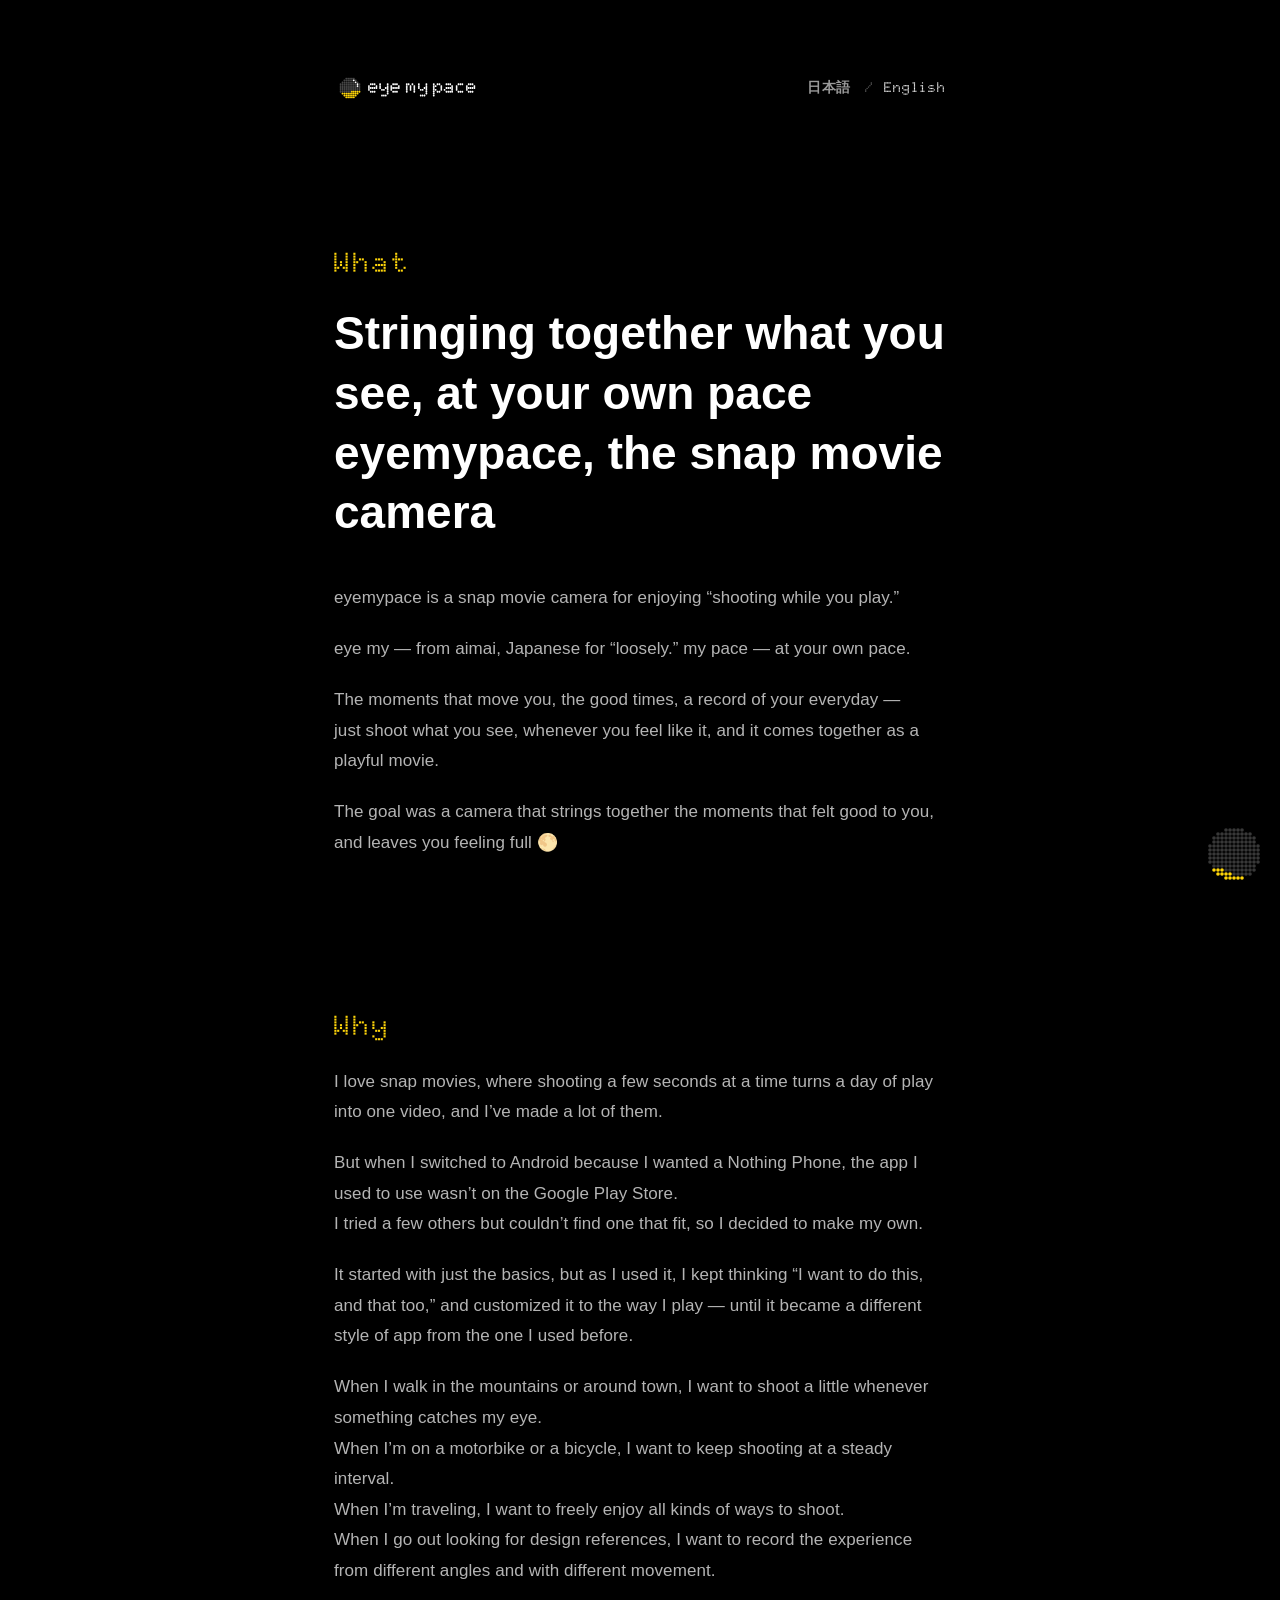
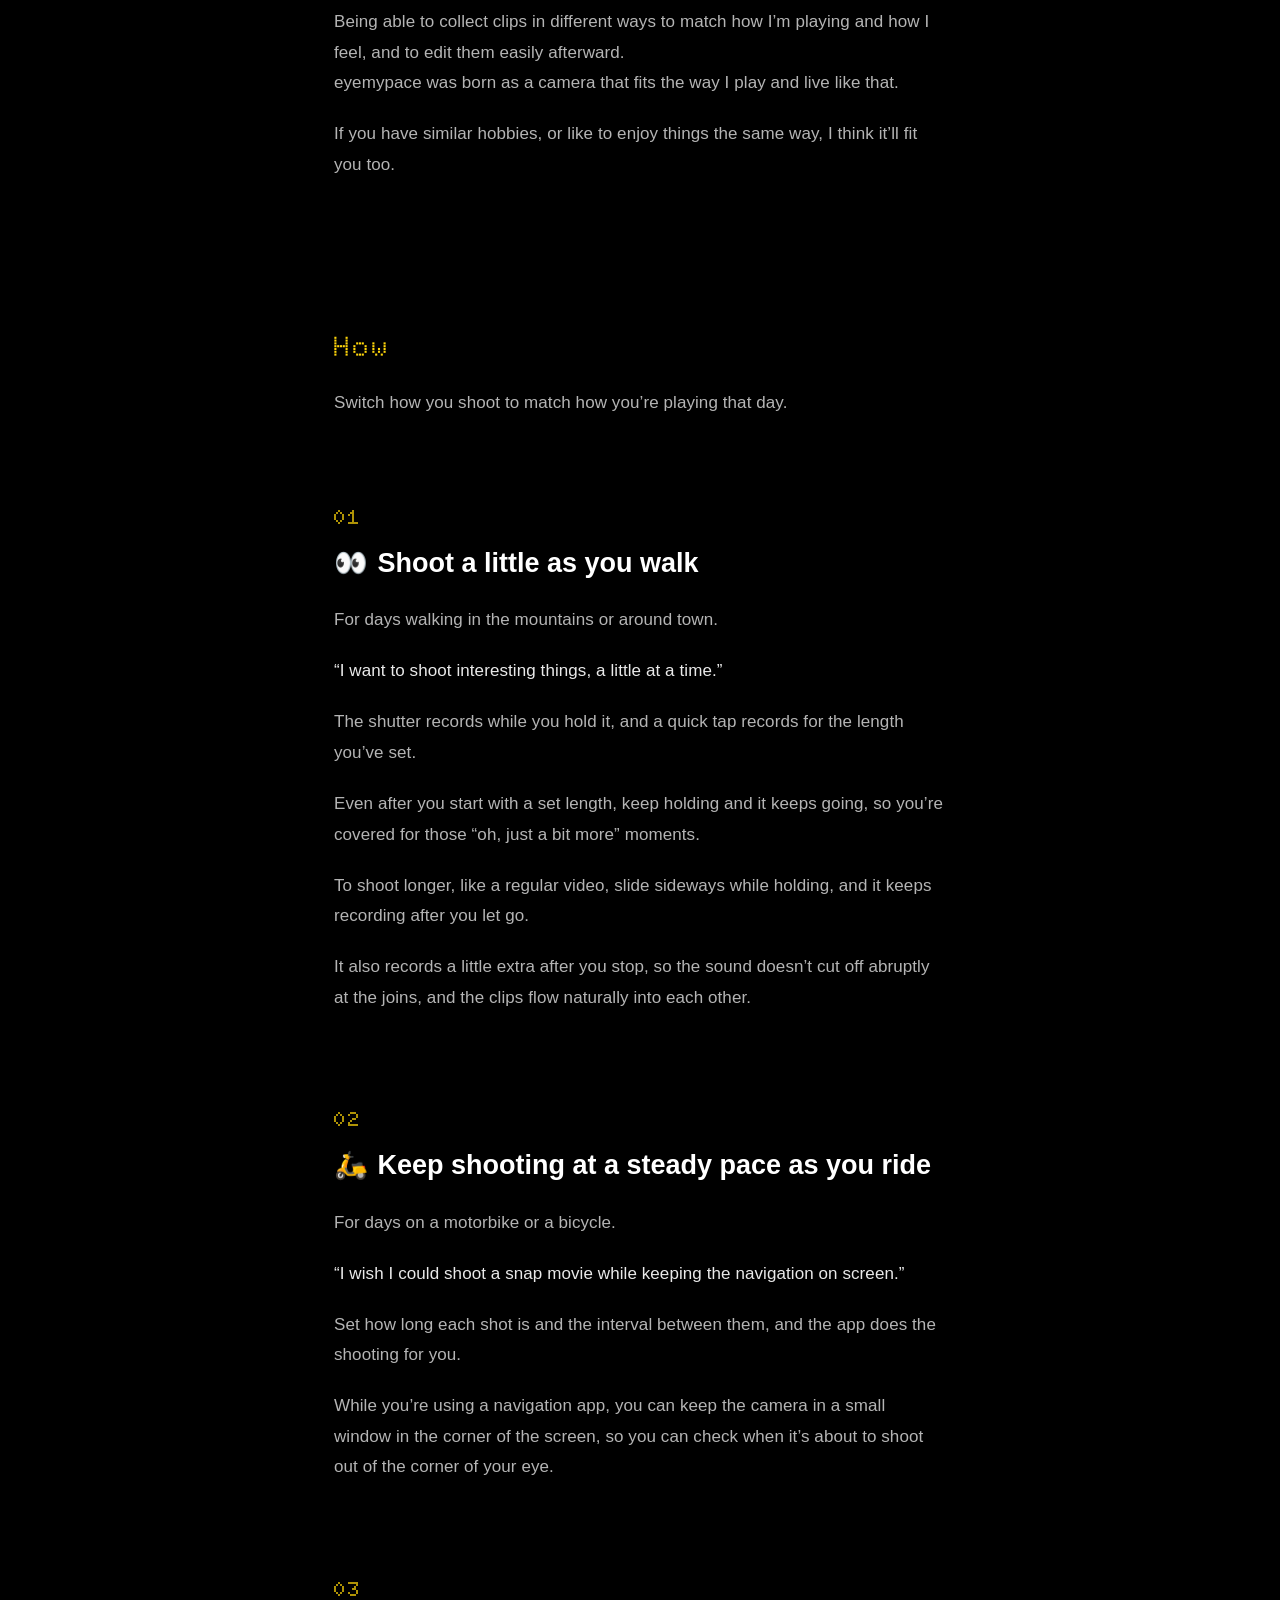
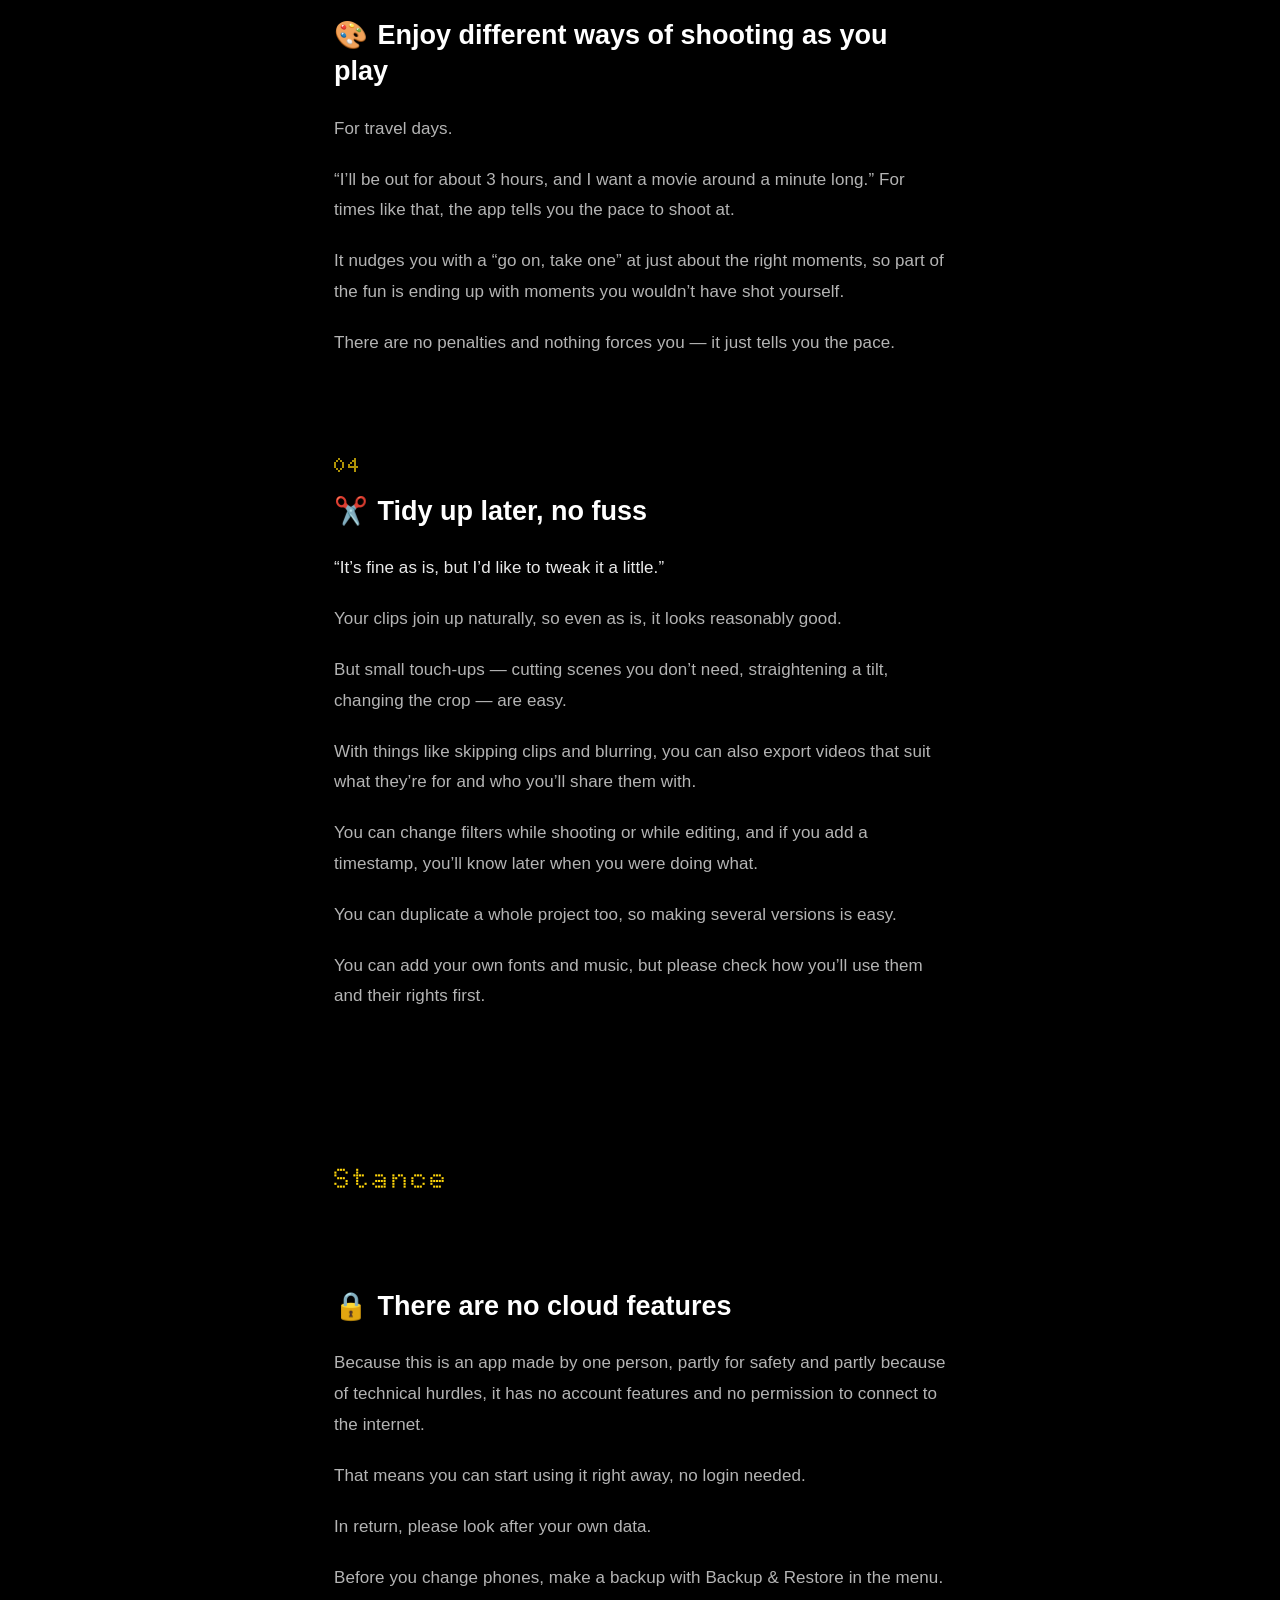
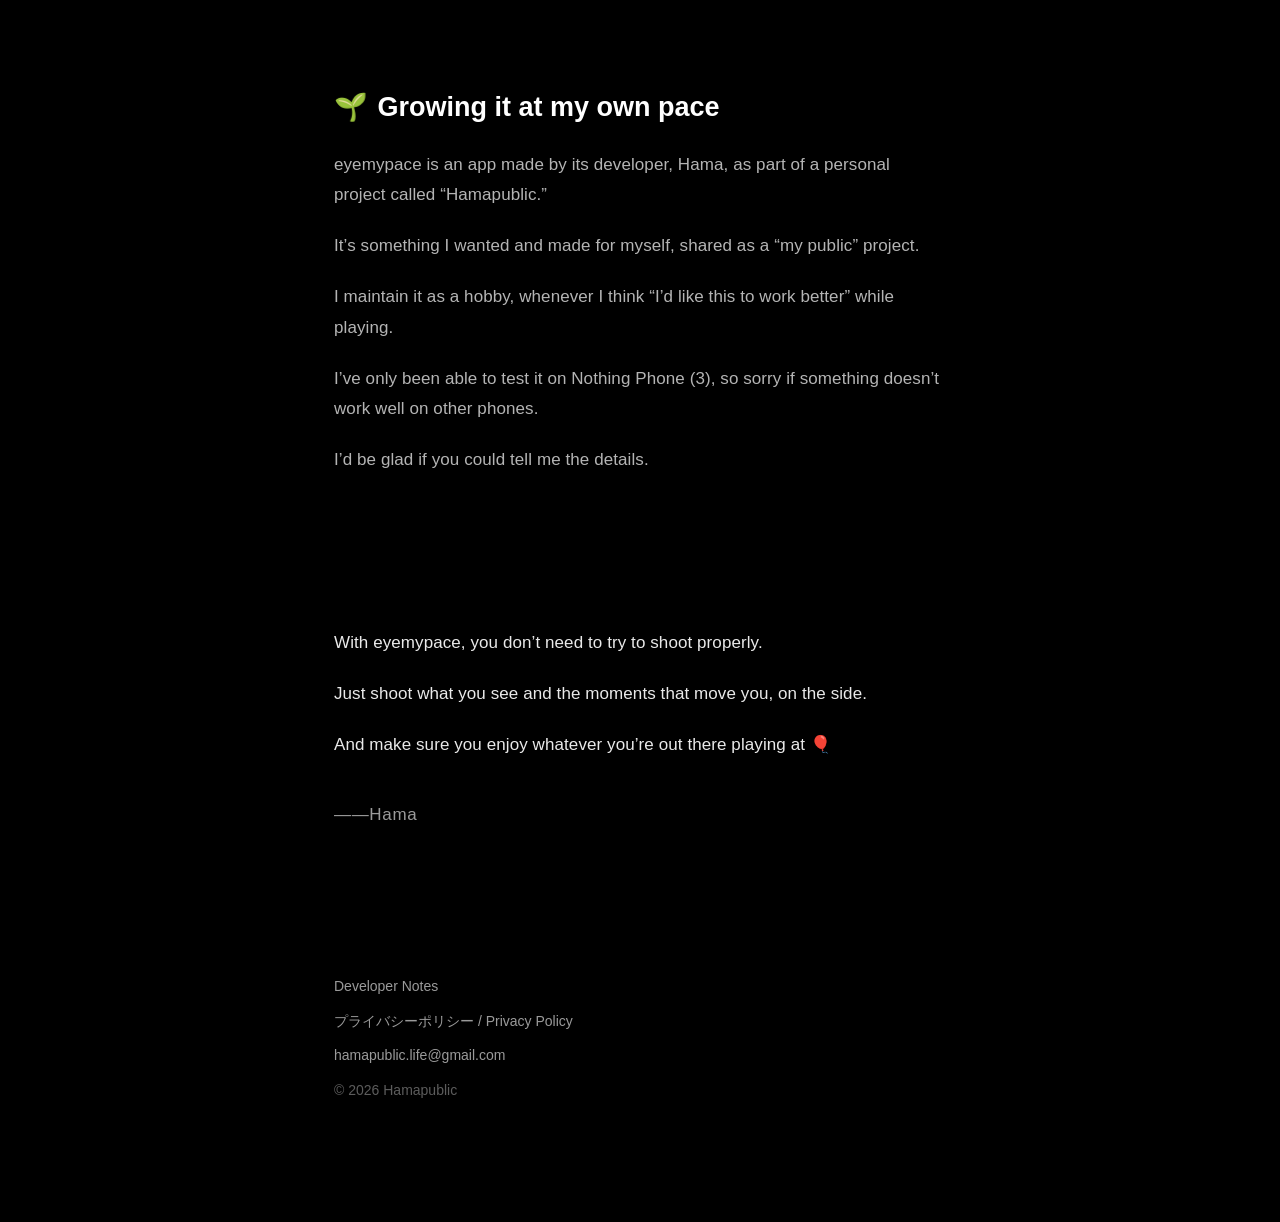
==== commit c2bd62a8: "eyemypace の紹介ページの英語を新しい紹介文にそろえ、「プレイフルなムービー」に言い換える Co-Authored-By: Claude Opus 5.5 <noreply@anthropic" ====
--- a/eyemypace/index.html
+++ b/eyemypace/index.html
@@ -4,7 +4,7 @@
 <meta charset="utf-8">
 <meta name="viewport" content="width=device-width, initial-scale=1">
 <title>eyemypace</title>
-<meta name="description" content="目に映るものをマイペースにつなぐ スナップムービーカメラ「eyemypace」。“遊びながら撮り”を楽しむスナップムービーカメラです。 / Loosely, at your own pace — enjoy shooting as you go with a snap movie app.">
+<meta name="description" content="目に映るものをマイペースにつなぐ スナップムービーカメラ「eyemypace」。“遊びながら撮り”を楽しむスナップムービーカメラです。 / Stringing together what you see, at your own pace — eyemypace, the snap movie camera for enjoying “shooting while you play.”">
 <link rel="stylesheet" href="../style.css">
 <link rel="stylesheet" href="lp.css">
 </head>
@@ -31,7 +31,7 @@
     <p>eyemypace（アイマイペース）は、“遊びながら撮り”を楽しむスナップムービーカメラです。</p>
     <p>eye my〜曖昧に〜、my pace〜マイペースに〜</p>
     <p>心が動いた瞬間、楽しかったひと時、日常の行動記録など、<br>
-        目に映るものを気ままに撮るだけで、ナイスムービーに仕上がります。</p>
+        目に映るものを気ままに撮るだけで、プレイフルなムービーに仕上がります。</p>
     <p>自分が心地よいと感じた瞬間がつながり、心満たされるカメラを目指しました🌕️</p>
     </div>
   </section>
@@ -139,88 +139,118 @@
 </section>
 
 <section id="en" lang="en" class="lang-section">
-  <p class="tagline"><span class="pre">Loosely, at your own pace</span>Enjoy shooting as you go<br>with a snap movie app.</p>
-  <p class="lead">While you play, shoot little bits of the moments that catch your eye and the moments that make you smile. By the time you’re done playing, a casual, playful movie is ready, and your heart feels full.</p>
-
-  <article class="feature">
-    <div class="text">
-      <p class="num">01</p>
-      <h2><span class="emoji" aria-hidden="true">🎬</span>Records only while you hold</h2>
-      <p>The shutter records only while you press it. A quick tap records for a set length (2 seconds to start). The sky on a walk, steam rising from a coffee, a friend’s laugh. Collect a few seconds at a time and they join up as you go, so by the time you head home, your whole day is one movie.</p>
-    </div>
-    <figure class="shot"></figure>
-  </article>
-
-  <article class="feature">
-    <div class="text">
-      <p class="num">02</p>
-      <h2><span class="emoji" aria-hidden="true">⏱️</span>Let the app say “time for a shot”</h2>
-      <p>Decide something like “I’ll play for 3 hours and want about a one-minute movie,” and leave the timing to the app. When it nudges you, just snap whatever’s in front of you. Moments you’d never have picked yourself add up to a slightly mysterious, very real record of your day. Even on days you ride with your phone on the handlebars for navigation, it keeps shooting from a corner of the screen.</p>
-    </div>
-    <figure class="shot"></figure>
-  </article>
-
-  <article class="feature">
-    <div class="text">
-      <p class="num">03</p>
-      <h2><span class="emoji" aria-hidden="true">🎨</span>Play with color as you shoot</h2>
-      <p>Swipe across the screen and the whole mood of the colors changes. Look for today’s color while you shoot, and change it later if you like. Stamp the date like a film camera for a touch of nostalgia.</p>
-    </div>
-    <figure class="shot"></figure>
-  </article>
-
-  <article class="feature">
-    <div class="text">
-      <p class="num">04</p>
-      <h2><span class="emoji" aria-hidden="true">✂️</span>Tidy up, no fuss</h2>
-      <p>Just cut what you don’t need, reorder, and touch up brightness and color. Slow down the highlights, or speed things up for a snappier pace. Unsure about a clip? Set it aside without deleting it, and zoom in or straighten shots freely.</p>
-    </div>
-    <figure class="shot"></figure>
-  </article>
-
-  <article class="feature">
-    <div class="text">
-      <p class="num">05</p>
-      <h2><span class="emoji" aria-hidden="true">🔤</span>Add mood with text and music</h2>
-      <p>Add a few words or a favorite song to bring in the mood of the day. Add typefaces you like or line up several songs to make it your own.</p>
-    </div>
-    <figure class="shot"></figure>
-  </article>
-
-  <article class="feature">
-    <div class="text">
-      <p class="num">06</p>
-      <h2><span class="emoji" aria-hidden="true">🫥</span>Blur what you’d rather not show</h2>
-      <p>Caught a stranger’s face or a license plate? No problem. Blur in Clips softly blurs everything around your subject. One extra step before sharing makes a video you can share with peace of mind.</p>
-    </div>
-    <figure class="shot"></figure>
-  </article>
-
-  <article class="feature">
-    <div class="text">
-      <p class="num">07</p>
-      <h2><span class="emoji" aria-hidden="true">📤</span>Export and look back</h2>
-      <p>When it’s done, save it straight to your phone. You can also pull out just your favorite clip and share it in a snap. Look back through saved movies right in the app, and since your clips stay, making another version is easy.</p>
-    </div>
-    <figure class="shot"></figure>
-  </article>
-
-  <article class="feature">
-    <div class="text">
-      <p class="num">08</p>
-      <h2><span class="emoji" aria-hidden="true">💾</span>Your data stays on this device</h2>
-      <p>To reduce security risks, clips and edits are never sent to the internet; they’re stored only on your device. That also means keeping them safe is up to you. Before switching phones or deleting the app, back up with Backup &amp; Restore in the menu.</p>
-    </div>
-    <figure class="shot"></figure>
-  </article>
-
-  <article class="feature about">
-    <div class="text">
-      <p class="num">About</p>
-      <h2><span class="emoji" aria-hidden="true">🏝️</span>About hamapublic</h2>
-      <p>eyemypace is an independent app by hamapublic. It started when Hama, out having fun, thought, “I wish there were a camera like this.” It’s one of my My Public projects, shared on the store in the hope that people who enjoy the same kind of thing will use it too. It has only been tested on Nothing Phone (3), so sorry if something doesn’t work well on other phones. I’ll keep growing it at my own pace while using it myself. I hope you’ll take it in that easygoing spirit. Enjoy keeping memories of good times, however you like.</p>
-    </div>
-  </article>
+  <section class="part" aria-label="What">
+    <p class="part-label">What</p>
+    <h1 class="tagline">Stringing together what you see, at your own pace<br>eyemypace, the snap movie camera</h1>
+    <div class="prose">
+    <p>eyemypace is a snap movie camera for enjoying “shooting while you play.”</p>
+    <p>eye my — from aimai, Japanese for “loosely.” my pace — at your own pace.</p>
+    <p>The moments that move you, the good times, a record of your everyday —<br>
+        just shoot what you see, whenever you feel like it, and it comes together as a playful movie.</p>
+    <p>The goal was a camera that strings together the moments that felt good to you, and leaves you feeling full 🌕️</p>
+    </div>
+  </section>
+  <section class="part" aria-label="Why">
+    <p class="part-label">Why</p>
+    <div class="prose">
+    <p>I love snap movies, where shooting a few seconds at a time turns a day of play into one video, and I’ve made a lot of them.</p>
+    <p>But when I switched to Android because I wanted a Nothing Phone, the app I used to use wasn’t on the Google Play Store.<br>
+        I tried a few others but couldn’t find one that fit, so I decided to make my own.</p>
+    <p>It started with just the basics, but as I used it, I kept thinking “I want to do this, and that too,” and customized it to the way I play — until it became a different style of app from the one I used before.</p>
+    <p>When I walk in the mountains or around town, I want to shoot a little whenever something catches my eye.<br>
+        When I’m on a motorbike or a bicycle, I want to keep shooting at a steady interval.<br>
+        When I’m traveling, I want to freely enjoy all kinds of ways to shoot.<br>
+        When I go out looking for design references, I want to record the experience from different angles and with different movement.</p>
+    <p>Being able to collect clips in different ways to match how I’m playing and how I feel, and to edit them easily afterward.<br>
+        eyemypace was born as a camera that fits the way I play and live like that.</p>
+    <p>If you have similar hobbies, or like to enjoy things the same way, I think it’ll fit you too.</p>
+    </div>
+  </section>
+  <section class="part" aria-label="How">
+    <p class="part-label">How</p>
+    <div class="prose">
+    <p>Switch how you shoot to match how you’re playing that day.</p>
+    </div>
+    <article class="feature">
+      <div class="text">
+        <p class="num">01</p>
+        <h2><span class="emoji" aria-hidden="true">👀</span>Shoot a little as you walk</h2>
+        <p>For days walking in the mountains or around town.</p>
+        <p class="voice">“I want to shoot interesting things, a little at a time.”</p>
+        <p>The shutter records while you hold it, and a quick tap records for the length you’ve set.</p>
+        <p>Even after you start with a set length, keep holding and it keeps going, so you’re covered for those “oh, just a bit more” moments.</p>
+        <p>To shoot longer, like a regular video, slide sideways while holding, and it keeps recording after you let go.</p>
+        <p>It also records a little extra after you stop, so the sound doesn’t cut off abruptly at the joins, and the clips flow naturally into each other.</p>
+      </div>
+      <figure class="shot"></figure>
+    </article>
+    <article class="feature">
+      <div class="text">
+        <p class="num">02</p>
+        <h2><span class="emoji" aria-hidden="true">🛵</span>Keep shooting at a steady pace as you ride</h2>
+        <p>For days on a motorbike or a bicycle.</p>
+        <p class="voice">“I wish I could shoot a snap movie while keeping the navigation on screen.”</p>
+        <p>Set how long each shot is and the interval between them, and the app does the shooting for you.</p>
+        <p>While you’re using a navigation app, you can keep the camera in a small window in the corner of the screen, so you can check when it’s about to shoot out of the corner of your eye.</p>
+      </div>
+      <figure class="shot"></figure>
+    </article>
+    <article class="feature">
+      <div class="text">
+        <p class="num">03</p>
+        <h2><span class="emoji" aria-hidden="true">🎨</span>Enjoy different ways of shooting as you play</h2>
+        <p>For travel days.</p>
+        <p>“I’ll be out for about 3 hours, and I want a movie around a minute long.” For times like that, the app tells you the pace to shoot at.</p>
+        <p>It nudges you with a “go on, take one” at just about the right moments, so part of the fun is ending up with moments you wouldn’t have shot yourself.</p>
+        <p>There are no penalties and nothing forces you — it just tells you the pace.</p>
+      </div>
+      <figure class="shot"></figure>
+    </article>
+    <article class="feature">
+      <div class="text">
+        <p class="num">04</p>
+        <h2><span class="emoji" aria-hidden="true">✂️</span>Tidy up later, no fuss</h2>
+        <p class="voice">“It’s fine as is, but I’d like to tweak it a little.”</p>
+        <p>Your clips join up naturally, so even as is, it looks reasonably good.</p>
+        <p>But small touch-ups — cutting scenes you don’t need, straightening a tilt, changing the crop — are easy.</p>
+        <p>With things like skipping clips and blurring, you can also export videos that suit what they’re for and who you’ll share them with.</p>
+        <p>You can change filters while shooting or while editing, and if you add a timestamp, you’ll know later when you were doing what.</p>
+        <p>You can duplicate a whole project too, so making several versions is easy.</p>
+        <p>You can add your own fonts and music, but please check how you’ll use them and their rights first.</p>
+      </div>
+      <figure class="shot"></figure>
+    </article>
+  </section>
+  <section class="part" aria-label="Stance">
+    <p class="part-label">Stance</p>
+    <article class="feature">
+      <div class="text">
+        <h2><span class="emoji" aria-hidden="true">🔒</span>There are no cloud features</h2>
+        <p>Because this is an app made by one person, partly for safety and partly because of technical hurdles, it has no account features and no permission to connect to the internet.</p>
+        <p>That means you can start using it right away, no login needed.</p>
+        <p>In return, please look after your own data.</p>
+        <p>Before you change phones, make a backup with Backup &amp; Restore in the menu.</p>
+      </div>
+    </article>
+    <article class="feature">
+      <div class="text">
+        <h2><span class="emoji" aria-hidden="true">🌱</span>Growing it at my own pace</h2>
+        <p>eyemypace is an app made by its developer, Hama, as part of a personal project called “Hamapublic.”</p>
+        <p>It’s something I wanted and made for myself, shared as a “my public” project.</p>
+        <p>I maintain it as a hobby, whenever I think “I’d like this to work better” while playing.</p>
+        <p>I’ve only been able to test it on Nothing Phone (3), so sorry if something doesn’t work well on other phones.</p>
+        <p>I’d be glad if you could tell me the details.</p>
+      </div>
+    </article>
+  </section>
+  <section class="part closing">
+    <div class="prose">
+    <p>With eyemypace, you don’t need to try to shoot properly.</p>
+    <p>Just shoot what you see and the moments that move you, on the side.</p>
+    <p>And make sure you enjoy whatever you’re out there playing at 🎈</p>
+    </div>
+    <p class="sign">——Hama</p>
+  </section>
 </section>
 
 <footer class="lp-footer">
--- a/eyemypace/lp.css
+++ b/eyemypace/lp.css
@@ -99,7 +99,7 @@
 .about { margin-top: 144px; }
 .lang-section .about p.num { color: var(--sub); }
 
-/* ── 日本語：What / Why / How / Stance の区切り（B-101。紹介文の正本は docs/eyemypace_intro_ja.md） ── */
+/* ── What / Why / How / Stance の区切り（B-101。紹介文の正本は docs/eyemypace_intro_ja.md、英語は _en.md） ── */
 .part { margin: 144px 0 0; }
 .part:first-child { margin-top: 72px; }
 .lang-section .part-label {
@@ -108,18 +108,22 @@
   color: var(--accent); margin: 0 0 28px;
 }
 .part > .tagline { margin: 0 0 40px; }
+.lang-section[lang="en"] .part > .tagline { letter-spacing: 0; line-height: 1.3; }
 /* 本文：1文ごとに改行し、段落の間をあけて余白を多く */
-.prose p, .lang-section[lang="ja"] .feature p:not(.num) {
+.prose p, .part .feature p:not(.num) {
   font-size: 17px; color: var(--body);
   line-height: 2.05; letter-spacing: .04em;
   margin: 0 0 1.4em;
 }
-.prose p:last-child, .lang-section[lang="ja"] .feature p:last-child { margin-bottom: 0; }
+.lang-section[lang="en"] .prose p, .lang-section[lang="en"] .part .feature p:not(.num) {
+  line-height: 1.8; letter-spacing: .005em; margin-bottom: 1.2em;
+}
+.prose p:last-child, .part .feature p:last-child { margin-bottom: 0; }
 /* 使う人の心の声（「」の一言）は、見出しの次に白で */
-.lang-section[lang="ja"] .feature p.voice { color: var(--text); }
+.part .feature p.voice { color: var(--text); }
 .part .feature { margin-top: 96px; }
 .part .prose + .feature { margin-top: 88px; }
-.lang-section[lang="ja"] .feature .num { margin-bottom: 18px; }
+.part .feature .num { margin-bottom: 18px; }
 .closing .prose p { color: var(--text); }
 .sign { margin: 40px 0 0; color: var(--sub); font-size: 17px; letter-spacing: .04em; }
 
@@ -139,7 +143,7 @@
   .lead { font-size: 17px; }
   .tagline { margin-top: 56px; }
   .feature { margin-top: 88px; }
-  .prose p, .lang-section[lang="ja"] .feature p:not(.num), .sign { font-size: 16px; }
+  .prose p, .part .feature p:not(.num), .sign { font-size: 16px; }
   .part { margin-top: 112px; }
   .part:first-child { margin-top: 56px; }
   .part .feature { margin-top: 80px; }
